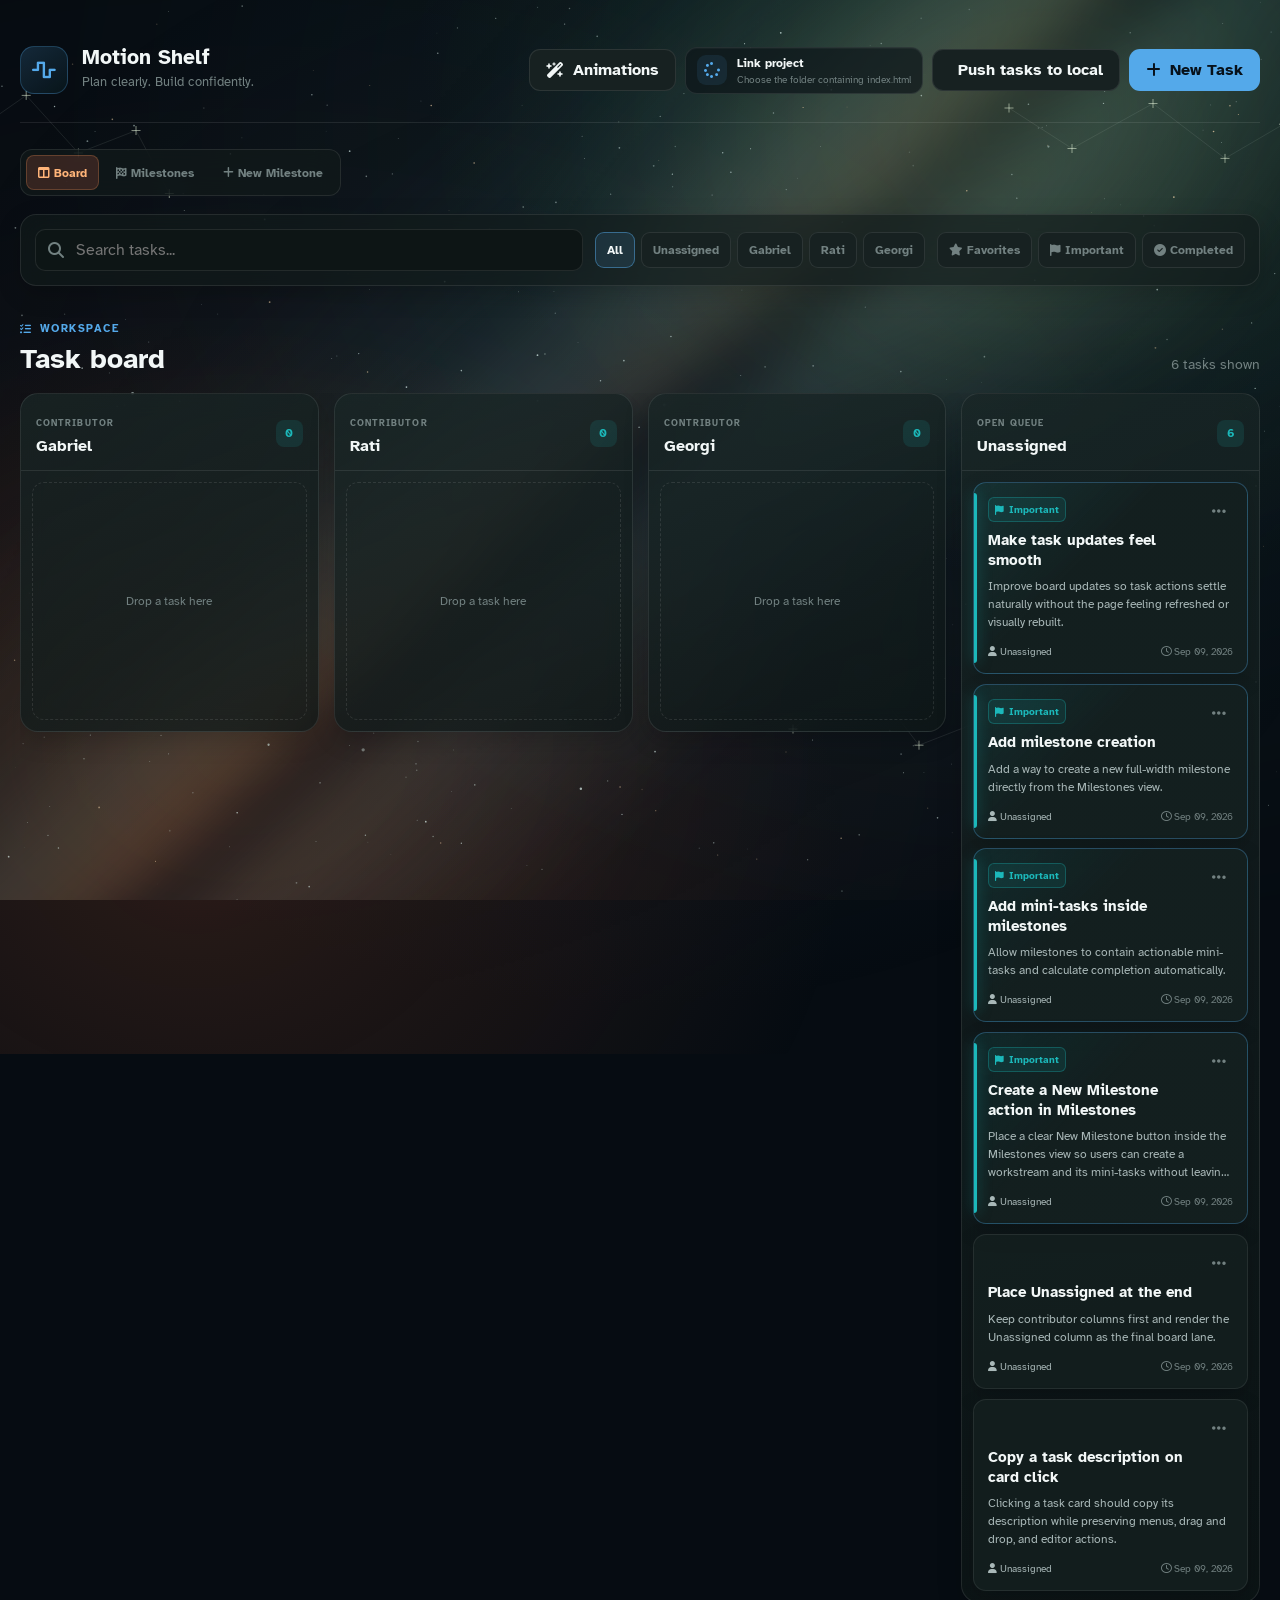
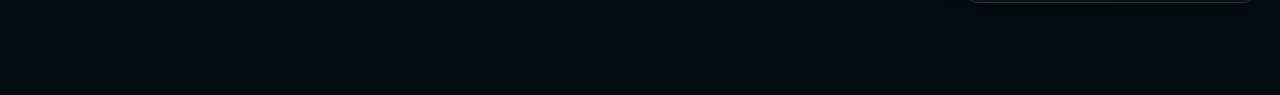
==== tasks.html @ cab93b20 "Added New section Tasks" ====
<!doctype html>
<html lang="en">
  <head>
    <meta charset="UTF-8" />
    <meta name="viewport" content="width=device-width, initial-scale=1.0" />
    <meta name="description" content="Motion Shelf task management." />
    <title>Motion Shelf — Tasks</title>
    <link rel="preconnect" href="https://fonts.googleapis.com" />
    <link rel="preconnect" href="https://fonts.gstatic.com" crossorigin />
    <link href="https://fonts.googleapis.com/css2?family=Atkinson+Hyperlegible:wght@400;700&display=swap" rel="stylesheet" />
    <link rel="stylesheet" href="https://cdnjs.cloudflare.com/ajax/libs/font-awesome/6.7.2/css/all.min.css" />
    <link rel="stylesheet" href="./styles/styles.css" />
    <link rel="stylesheet" href="./styles/base.css" />
    <link rel="stylesheet" href="./styles/header.css" />
    <link rel="stylesheet" href="./styles/modals.css" />
    <link rel="stylesheet" href="./styles/forms.css" />
    <link rel="stylesheet" href="./styles/enhancements.css" />
    <link rel="stylesheet" href="./styles/toast.css" />
    <link rel="stylesheet" href="./styles/keyframes.css" />
    <link rel="stylesheet" href="./styles/tasks.css" />
    <link rel="stylesheet" href="./styles/task-sky.css" />
  </head>
  <body class="stargazing-page">
    <div class="ambient-background" aria-hidden="true"><div class="ambient-morph ambient-morph-one"></div><div class="ambient-morph ambient-morph-two"></div><div class="ambient-sparks" id="ambientSparks"></div></div>
    <div class="app-shell">
      <header class="site-header">
        <div class="brand"><div class="brand-mark"><i class="fa-solid fa-wave-square"></i></div><div class="brand-copy"><h1>Motion Shelf</h1><p>Plan clearly. Build confidently.</p></div></div>
        <div class="header-actions">
          <a class="button secondary section-link" href="./index.html"><i class="fa-solid fa-wand-magic-sparkles"></i><span>Animations</span></a>
          <div class="project-link" id="projectLink" data-status="unlinked"><button class="project-link-main" id="projectLinkButton" type="button"><span class="project-link-icon"><i class="fa-solid fa-link"></i></span><span class="project-link-copy"><strong id="projectLinkTitle">Link project</strong><small id="projectLinkPath">Choose the folder containing index.html</small></span></button><button class="project-change-button" id="projectChangeButton" type="button" aria-label="Choose a different project folder" hidden><i class="fa-solid fa-folder-tree"></i></button></div>
          <button class="button secondary" id="pushTasksButton" type="button"><i class="fa-solid fa-folder-arrow-up"></i><span>Push tasks to local</span></button>
          <button class="button primary" id="newTaskButton" type="button"><i class="fa-solid fa-plus"></i><span>New Task</span></button>
        </div>
      </header>
      <main class="tasks-main">
        <nav class="task-view-tabs" aria-label="Tasks views"><button class="task-view-tab active" data-view="board" type="button"><i class="fa-solid fa-table-columns"></i> Board</button><button class="task-view-tab" data-view="milestones" type="button"><i class="fa-solid fa-flag-checkered"></i> Milestones</button><button class="task-view-tab create-milestone" id="newMilestoneButton" type="button"><i class="fa-solid fa-plus"></i> New Milestone</button></nav>
        <section class="task-toolbar" aria-label="Task controls"><label class="task-search"><i class="fa-solid fa-magnifying-glass"></i><input id="taskSearch" type="search" placeholder="Search tasks..." autocomplete="off" /></label><div class="task-filters" id="taskFilters"></div><div class="task-toggle-group"><button class="task-toggle" data-quick-filter="favorite" type="button"><i class="fa-solid fa-star"></i> Favorites</button><button class="task-toggle" data-quick-filter="important" type="button"><i class="fa-solid fa-flag"></i> Important</button><button class="task-toggle" data-quick-filter="completed" type="button"><i class="fa-solid fa-circle-check"></i> Completed</button></div></section>
        <section class="results-heading task-heading"><div><span class="eyebrow"><i class="fa-solid fa-list-check"></i> WORKSPACE</span><h2>Task board</h2></div><span class="result-count" id="taskResultCount"></span></section>
        <section class="task-board" id="taskBoard" aria-label="Task board"></section>
        <section class="milestone-board" id="milestoneBoard" hidden aria-label="Milestones"></section>
        <section class="empty-state" id="taskEmptyState" hidden><div class="empty-icon"><i class="fa-solid fa-list-check"></i></div><h3>No matching tasks</h3><p>Try another search or create a task to begin planning the work.</p></section>
      </main>
    </div>
    <div class="modal-backdrop" id="taskEditorBackdrop" hidden><section class="modal editor-modal task-editor-modal" role="dialog" aria-modal="true" aria-labelledby="taskEditorTitle"><button class="modal-close" id="taskEditorClose" type="button" aria-label="Close"><i class="fa-solid fa-xmark"></i></button><div class="modal-heading"><span class="eyebrow" id="taskEditorEyebrow">CREATE</span><h2 id="taskEditorTitle">New task</h2><p>Give the team enough context to turn this into focused implementation work.</p></div><form id="taskForm"><div class="form-grid"><label class="full"><span>Task title</span><input name="title" required maxlength="140" placeholder="What needs to be done?" /></label><label class="full"><span>Description</span><textarea name="description" required maxlength="4000" placeholder="Describe the goal, constraints, and useful implementation context."></textarea></label><label><span>Assignee</span><select name="assignee" id="taskAssignee"></select></label><label><span>Progress</span><select name="completed"><option value="false">Active</option><option value="true">Completed</option></select></label><div class="task-checks full"><label><input type="checkbox" name="favorite" /> <i class="fa-solid fa-star"></i> Favorite</label><label><input type="checkbox" name="important" /> <i class="fa-solid fa-flag"></i> Important</label></div></div><div class="task-form-actions"><button class="button secondary" id="taskEditorCancel" type="button">Cancel</button><button class="button primary" type="submit" id="taskSaveButton"><i class="fa-solid fa-plus"></i> Create Task</button></div></form></section></div>
    <div class="modal-backdrop" id="taskDeleteBackdrop" hidden><section class="modal small-modal" role="dialog" aria-modal="true" aria-labelledby="taskDeleteTitle"><button class="modal-close" id="taskDeleteClose" type="button" aria-label="Close"><i class="fa-solid fa-xmark"></i></button><div class="modal-heading"><span class="eyebrow"><i class="fa-solid fa-triangle-exclamation"></i> DELETE TASK</span><h2 id="taskDeleteTitle">Delete this task?</h2><p>This removes it from the task board. Push tasks to local to reflect the deletion in <code>tasks/tasks.json</code>.</p></div><div class="task-form-actions delete-task-actions"><button class="button secondary" id="taskDeleteCancel" type="button">Cancel</button><button class="button danger" id="taskDeleteConfirm" type="button"><i class="fa-solid fa-trash"></i> Delete Task</button></div></section></div>
    <div class="toast" id="taskToast" role="status"><i id="taskToastIcon" class="fa-solid fa-check"></i><span id="taskToastText"></span></div>
    <script type="module" src="./scripts/tasks.js"></script>
    <script type="module" src="./scripts/task-sky.js"></script>
  </body>
</html>
---- styles/styles.css ----
:root {
  --bg: #0b1010;
  --bg-soft: #101717;
  --surface: #121b1b;
  --surface-2: #172121;
  --surface-3: #1c2828;

  --border: rgba(255, 255, 255, 0.09);
  --border-strong: rgba(255, 255, 255, 0.15);

  --text: #f2f7f7;
  --text-soft: #a9b8b8;
  --text-muted: #728181;

  --primary: #54A9EA;
  --primary-strong: #3575BD;
  --primary-text: #07111A;
  
  --presence: #1CB8BA;
  --presence-blue: #3575BD;
  --presence-soft: rgba(28, 184, 186, 0.12);
  --presence-blue-soft: rgba(53, 117, 189, 0.12);
  
  --danger: #ff6f78;
  --danger-soft: rgba(255, 111, 120, 0.12);

  --shadow-sm: 0 8px 24px rgba(0, 0, 0, 0.18);

  --shadow: 0 20px 60px rgba(0, 0, 0, 0.32);

  --radius-sm: 10px;
  --radius: 16px;
  --radius-lg: 22px;

  --container: 1440px;

  --transition: 160ms ease;

  --font:
    "Atkinson Hyperlegible", system-ui, -apple-system, BlinkMacSystemFont,
    "Segoe UI", sans-serif;
}

*,
*::before,
*::after {
  box-sizing: border-box;
}

html {
  min-height: 100%;
  background: var(--bg);
}

body {
  margin: 0;
  min-height: 100vh;
  background: var(--bg);
  color: var(--text);
  font-family: var(--font);
  font-size: 16px;
  line-height: 1.5;
}

button,
input,
textarea,
select {
  font: inherit;
}

button {
  cursor: pointer;
}

img {
  display: block;
  max-width: 100%;
}

[hidden] {
  display: none !important;
}

::selection {
  background: var(--primary);
  color: var(--primary-text);
}
---- styles/base.css ----
.app-shell {
  width: min(calc(100% - 40px), var(--container));

  margin: 0 auto;
  padding: 28px 0 80px;
}

main {
  min-width: 0;
}

.button {
  display: inline-flex;
  align-items: center;
  justify-content: center;
  gap: 9px;

  min-height: 42px;
  padding: 0 16px;

  border: 1px solid transparent;
  border-radius: 11px;

  font-weight: 700;
  white-space: nowrap;

  transition:
    transform var(--transition),
    background var(--transition),
    border-color var(--transition),
    opacity var(--transition);
}

.button:hover:not(:disabled) {
  transform: translateY(-1px);
}

.button:active:not(:disabled) {
  transform: translateY(0);
}

.button:disabled {
  cursor: not-allowed;
  opacity: 0.45;
}

.button.primary {
  background: var(--primary);
  color: var(--primary-text);
}

.button.primary:hover:not(:disabled) {
  background: var(--primary-strong);
}

.button.secondary {
  background: var(--surface-2);
  color: var(--text);
  border-color: var(--border);
}

.button.secondary:hover:not(:disabled) {
  background: var(--surface-3);
  border-color: var(--border-strong);
}

.button.danger {
  background: var(--danger);
  color: #180709;
}

.button.danger:hover:not(:disabled) {
  filter: brightness(1.05);
}

.eyebrow {
  display: inline-flex;
  align-items: center;
  gap: 7px;

  color: var(--primary);

  font-size: 11px;
  font-weight: 700;
  letter-spacing: 0.14em;
  text-transform: uppercase;
}

.results-heading {
  display: flex;
  align-items: flex-end;
  justify-content: space-between;
  gap: 20px;

  margin: 42px 0 18px;
}

.results-heading h2 {
  margin: 4px 0 0;
  font-size: 28px;
  line-height: 1.1;
}

.result-count {
  color: var(--text-muted);
  font-size: 14px;
}

.empty-state {
  padding: 80px 20px;
  text-align: center;
}

.empty-icon {
  width: 64px;
  height: 64px;

  margin: 0 auto 20px;

  display: grid;
  place-items: center;

  border: 1px solid var(--border);
  border-radius: 18px;

  background: var(--surface);

  color: var(--text-muted);
  font-size: 24px;
}

.empty-state h3 {
  margin: 0 0 7px;
  font-size: 22px;
}

.empty-state p {
  margin: 0 auto 20px;
  max-width: 460px;
  color: var(--text-muted);
}

@media (max-width: 700px) {
  .app-shell {
    width: min(calc(100% - 24px), var(--container));

    padding-top: 16px;
  }

  .results-heading {
    align-items: flex-start;
  }
}
---- styles/header.css ----
/* ==================================================
SITE HEADER
================================================== */

.site-header {
  display: flex;
  align-items: center;
  justify-content: space-between;
  gap: 30px;

  padding: 18px 0 28px;

  border-bottom: 1px solid var(--border);
}

/* ==================================================
BRAND
================================================== */

.brand {
  display: flex;
  align-items: center;
  gap: 14px;
}

.brand-mark {
  width: 48px;
  height: 48px;

  display: grid;
  place-items: center;

  border: 1px solid rgba(84, 169, 234, 0.28);
  border-radius: 14px;

  background: linear-gradient(
    145deg,
    rgba(84, 169, 234, 0.18),
    rgba(28, 184, 186, 0.05)
  );

  color: var(--primary);
  font-size: 19px;
}

.brand-copy h1 {
  margin: 0;

  font-size: 21px;
  line-height: 1;
}

.brand-copy p {
  margin: 5px 0 0;

  color: var(--text-muted);
  font-size: 13px;
}

/* ==================================================
HEADER ACTIONS
================================================== */

.header-actions {
  display: flex;
  align-items: center;
  justify-content: flex-end;
  gap: 9px;
  flex-wrap: wrap;
}

/* ==================================================
LEGEND
================================================== */

.legend {
  display: flex;
  align-items: center;
  gap: 8px;

  margin-left: 8px;
  padding-left: 15px;

  border-left: 1px solid var(--border);
}

/* ==================================================
LEGEND ITEM
================================================== */

.legend-item {
  position: relative;

  display: inline-flex;
  align-items: center;
  gap: 6px;

  min-height: 32px;
  padding: 0 8px;

  border: 1px solid transparent;
  border-radius: 8px;

  color: var(--text-muted);
  font-size: 12px;

  cursor: help;

  transition:
    color var(--transition),
    background var(--transition),
    border-color var(--transition),
    box-shadow var(--transition),
    transform var(--transition);
}

.legend-item i {
  color: var(--text-soft);
  font-size: 11px;

  transition:
    color var(--transition),
    transform var(--transition);
}

/* ==================================================
LEGEND HOVER
================================================== */

.legend-item:hover {
  transform: translateY(-1px);

  color: var(--text);

  border-color: var(--border-strong);

  background: var(--surface-2);

  box-shadow: 0 6px 18px rgba(0, 0, 0, 0.18);
}

.legend-item:hover i {
  color: var(--primary);

  transform: scale(1.08);
}

/* ==================================================
LEGEND EXPLANATION
================================================== */

/*
  The explanation should be provided through:
  
  data-tooltip="Your explanation here"
*/

.legend-item::after {
  content: attr(data-tooltip);

  position: absolute;
  z-index: 100;

  top: calc(100% + 10px);
  left: 50%;

  width: max-content;
  max-width: 240px;

  padding: 9px 11px;

  border: 1px solid var(--border-strong);
  border-radius: 9px;

  background: var(--surface-3);
  color: var(--text-soft);

  font-size: 11px;
  font-weight: 500;
  line-height: 1.45;

  text-align: left;

  pointer-events: none;

  opacity: 0;
  visibility: hidden;

  transform: translateX(-50%) translateY(-4px);

  box-shadow: 0 12px 30px rgba(0, 0, 0, 0.28);

  transition:
    opacity 140ms ease,
    visibility 140ms ease,
    transform 140ms ease;
}

/* Small tooltip arrow */

.legend-item::before {
  content: "";

  position: absolute;
  z-index: 101;

  top: calc(100% + 5px);
  left: 50%;

  width: 9px;
  height: 9px;

  border-left: 1px solid var(--border-strong);
  border-top: 1px solid var(--border-strong);

  background: var(--surface-3);

  opacity: 0;
  visibility: hidden;

  transform: translateX(-50%) rotate(45deg);

  transition:
    opacity 140ms ease,
    visibility 140ms ease;
}

.legend-item:hover::after,
.legend-item:hover::before {
  opacity: 1;
  visibility: visible;
}

.legend-item:hover::after {
  transform: translateX(-50%) translateY(0);
}

/* ==================================================
ACTIVE SELECT BUTTON
================================================== */

.select-button.active {
  background: var(--primary);
  color: var(--primary-text);
  border-color: var(--primary);
}

/* ==================================================
SELECTION BAR
================================================== */

.selection-bar {
  display: flex;
  align-items: center;
  justify-content: space-between;
  gap: 20px;

  margin-top: 18px;
  padding: 13px 15px;

  border: 1px solid rgba(84, 169, 234, 0.22);
  border-radius: var(--radius);

  background: linear-gradient(
    90deg,
    rgba(84, 169, 234, 0.08),
    rgba(28, 184, 186, 0.03)
  );
}

.selection-info {
  display: flex;
  align-items: center;
  gap: 12px;
}

.selection-info strong {
  color: var(--primary);
}

.selection-info span {
  color: var(--text-muted);
  font-size: 13px;
}

.selection-actions {
  display: flex;
  gap: 8px;
}

/* ==================================================
RESPONSIVE
================================================== */

@media (max-width: 1100px) {
  .site-header {
    align-items: flex-start;
    flex-direction: column;
  }

  .header-actions {
    width: 100%;
    justify-content: flex-start;
  }

  .legend {
    margin-left: 0;
    padding-left: 0;

    border-left: 0;
  }
}

@media (max-width: 650px) {
  .legend {
    width: 100%;
    flex-wrap: wrap;
  }

  /*
    On small screens the tooltip opens below the item
    and is allowed to stay within the viewport better.
  */

  .legend-item::after {
    left: 0;

    transform: translateX(0) translateY(-4px);
  }

  .legend-item:hover::after {
    transform: translateX(0) translateY(0);
  }

  .legend-item::before {
    left: 18px;
  }

  .selection-bar {
    align-items: flex-start;
    flex-direction: column;
  }

  .selection-actions {
    width: 100%;
  }

  .selection-actions .button {
    flex: 1;
  }
}
---- styles/modals.css ----
/* ==================================================
MODAL BACKDROP
================================================== */

.modal-backdrop {
  position: fixed;
  z-index: 1000;

  inset: 0;

  display: flex;
  align-items: center;
  justify-content: center;

  padding: 24px;

  background: rgba(3, 7, 7, 0.78);

  backdrop-filter: blur(10px);

  overflow-y: auto;

  /* Same scroll behavior */
  scrollbar-width: thin;
  scrollbar-color: var(--border-strong) transparent;
}

.modal-backdrop::-webkit-scrollbar {
  width: 8px;
}

.modal-backdrop::-webkit-scrollbar-track {
  background: transparent;
}

.modal-backdrop::-webkit-scrollbar-thumb {
  background: var(--border-strong);
  border-radius: 999px;
}

.modal-backdrop::-webkit-scrollbar-thumb:hover {
  background: var(--text-muted);
}

/* ==================================================
  BASE MODAL
  ================================================== */

.modal {
  position: relative;

  width: min(100%, 720px);

  max-height: calc(100vh - 48px);

  overflow-y: auto;

  border: 1px solid var(--border);
  border-radius: 24px;

  background: linear-gradient(180deg, #152020, #101818);

  box-shadow: var(--shadow);

  animation: modal-enter 180ms ease both;
}

/* ==================================================
  MODAL SIZES
  ================================================== */

.detail-modal {
  width: min(100%, 820px);
}

.editor-modal {
  width: min(100%, 900px);
}

.small-modal {
  width: min(100%, 520px);
}

/* ==================================================
  MODAL CLOSE
  ================================================== */

.modal-close {
  position: absolute;
  z-index: 5;

  top: 17px;
  right: 17px;

  width: 36px;
  height: 36px;

  display: grid;
  place-items: center;

  border: 1px solid var(--border);
  border-radius: 10px;

  background: var(--surface-2);
  color: var(--text-muted);

  transition:
    color var(--transition),
    background var(--transition),
    border-color var(--transition);
}

.modal-close:hover {
  background: var(--surface-3);

  border-color: var(--border-strong);

  color: var(--text);
}

/* ==================================================
  MODAL HEADING
  ================================================== */

.modal-heading {
  padding: 30px 30px 0;
}

.modal-heading h2 {
  margin: 7px 50px 5px 0;

  font-size: 27px;
  line-height: 1.15;
}

.modal-heading p {
  margin: 0;

  max-width: 650px;

  color: var(--text-muted);

  font-size: 14px;
}

/* ==================================================
  DETAIL PREVIEW
  ================================================== */

.detail-preview {
  position: relative;

  margin: 24px 30px 0;

  min-height: 280px;

  display: grid;
  place-items: center;

  overflow: hidden;

  border: 1px solid var(--border);
  border-radius: 17px;

  background:
    radial-gradient(
      circle at 50% 45%,
      rgba(84, 169, 234, 0.12),
      transparent 65%
    ),
    #0b1111;
}

.detail-preview img {
  width: min(80%, 540px);

  max-height: 320px;

  object-fit: contain;
}

/* ==================================================
  LIVE ANIMATION LABEL
  ================================================== */

.live-animation-label {
  position: absolute;
  z-index: 2;

  top: 13px;
  left: 14px;

  display: flex;
  align-items: center;
  gap: 7px;

  color: var(--presence);

  font-size: 10px;
  font-weight: 700;

  letter-spacing: 0.12em;
}

.live-animation-dot {
  width: 7px;
  height: 7px;

  border-radius: 50%;

  background: var(--presence);

  box-shadow:
    0 0 0 3px rgba(28, 184, 186, 0.12),
    0 0 12px rgba(28, 184, 186, 0.75);
}

/* ==================================================
  DETAIL DESCRIPTION
  ================================================== */

.detail-description {
  margin: 22px 30px 0;

  color: var(--text-soft);

  font-size: 14px;
  line-height: 1.6;
}

/* ==================================================
  DETAIL TAG LIST
  ================================================== */

.detail-modal .tag-list {
  display: flex;
  align-items: center;

  gap: 6px;

  flex-wrap: wrap;

  margin: 18px 30px 0;
}

/* ==================================================
  DETAIL TAG BASE
  ================================================== */

.detail-modal .tag {
  --tag-color: var(--text-muted);

  position: relative;

  display: inline-flex;
  align-items: center;

  gap: 5px;

  padding: 5px 9px;

  border: 1px solid color-mix(in srgb, var(--tag-color) 28%, var(--border));

  border-radius: 7px;

  background: color-mix(in srgb, var(--tag-color) 7%, var(--surface-2));

  color: var(--tag-color);

  font-size: 11px;
  font-weight: 700;

  line-height: 1;

  transition:
    background var(--transition),
    color var(--transition),
    border-color var(--transition),
    box-shadow var(--transition),
    transform var(--transition);
}

.detail-modal .tag i {
  color: var(--tag-color);

  font-size: 9px;
}

/* ==================================================
  DETAIL TAG HOVER
  ================================================== */

.detail-modal .tag:hover {
  transform: translateY(-1px);

  color: var(--tag-color);

  border-color: color-mix(in srgb, var(--tag-color) 55%, var(--border));

  background: color-mix(in srgb, var(--tag-color) 12%, var(--surface-2));

  box-shadow:
    0 0 0 1px color-mix(in srgb, var(--tag-color) 12%, transparent),
    0 0 12px color-mix(in srgb, var(--tag-color) 16%, transparent);
}

.detail-modal .tag:hover i {
  color: var(--tag-color);
}

/* ==================================================
  DETAIL CATEGORY COLORS
  ================================================== */

/* Image */
.detail-modal .tag.category-image {
  --tag-color: #79d6ff;
}

/* Photo */
.detail-modal .tag.category-photo {
  --tag-color: #ff9f68;
}

/* Text */
.detail-modal .tag.category-text {
  --tag-color: #d6a8ff;
}

/* Scale */
.detail-modal .tag.category-scale {
  --tag-color: #62e6a7;
}

/* Rotate */
.detail-modal .tag.category-rotate {
  --tag-color: #7ca8ff;
}

/* Slide */
.detail-modal .tag.category-slide {
  --tag-color: #5ed7d9;
}

/* Fade */
.detail-modal .tag.category-fade {
  --tag-color: #ff9bb0;
}

/* 3D
     Supports both:
     category-3d
     d3
  */
.detail-modal .tag.category-3d,
.detail-modal .tag.d3 {
  --tag-color: #b99cff;
}

/* Spring */
.detail-modal .tag.category-spring {
  --tag-color: #ffd166;
}

/* Magnetic */
.detail-modal .tag.category-magnetic {
  --tag-color: #ff7cc8;
}

/* Elastic */
.detail-modal .tag.category-elastic {
  --tag-color: #9eff6e;
}

/* Timeline */
.detail-modal .tag.category-timeline {
  --tag-color: #8ab4ff;
}

/* Scroll */
.detail-modal .tag.category-scroll {
  --tag-color: #45d4ff;
}

/* Parallax */
.detail-modal .tag.category-parallax {
  --tag-color: #c58cff;
}

/* ==================================================
  DETAIL DEVICE COLORS
  ================================================== */

.detail-modal .tag.desktop {
  --tag-color: #54a9ea;
}

.detail-modal .tag.mobile {
  --tag-color: #1cb8ba;
}

.detail-modal .tag.both {
  --tag-color: #79d6ff;
}

/* ==================================================
  DETAIL INTERACTION COLORS
  ================================================== */

/* Hover interaction */
.detail-modal .tag.hover,
.detail-modal .tag.interaction-hover {
  --tag-color: #ffca6e;
}

/* Appear interaction */
.detail-modal .tag.interaction-appear {
  --tag-color: #79d6ff;
}

/* Disappear interaction */
.detail-modal .tag.disappear,
.detail-modal .tag.interaction-disappear {
  --tag-color: #ff7c91;
}

/* Infinite interaction */
.detail-modal .tag.infinite,
.detail-modal .tag.interaction-infinite {
  --tag-color: #1cb8ba;
}

/* Static interaction */
.detail-modal .tag.static,
.detail-modal .tag.interaction-static {
  --tag-color: #aaa;
}

/* ==================================================
  DETAIL SYNC TAG
  ================================================== */

.detail-modal .tag.synced {
  --tag-color: var(--presence);

  color: var(--presence);

  border-color: rgba(28, 184, 186, 0.25);

  background: rgba(28, 184, 186, 0.08);
}

.detail-modal .tag.synced i {
  color: var(--presence);
}

/* ==================================================
  FILTER MATCH
  ================================================== */

.detail-modal .tag.filter-match {
  position: relative;

  overflow: hidden;

  border-color: color-mix(
    in srgb,
    var(--tag-color, var(--accent)) 65%,
    var(--border)
  );

  box-shadow:
    0 0 0 1px
      color-mix(in srgb, var(--tag-color, var(--accent)) 15%, transparent),
    0 0 10px
      color-mix(in srgb, var(--tag-color, var(--accent)) 18%, transparent);
}

/* ==================================================
  CODE SECTION
  ================================================== */

.code-section {
  margin: 25px 30px 0;
}

.code-section-heading {
  display: flex;
  align-items: center;
  justify-content: space-between;
}

.code-section h3 {
  margin: 0;

  font-size: 15px;
}

.code-block {
  margin: 10px 0 0;

  max-height: 320px;

  overflow: auto;

  padding: 18px;

  border: 1px solid var(--border);
  border-radius: 13px;

  background: #090e0e;

  color: #c9d9d7;

  font-family: "SFMono-Regular", Consolas, "Liberation Mono", monospace;

  font-size: 12px;

  line-height: 1.6;

  white-space: pre;
}

/* ==================================================
  DETAIL ACTIONS
  ================================================== */

.detail-actions {
  display: flex;
  align-items: center;
  justify-content: flex-end;

  gap: 8px;

  margin: 24px 30px 30px;
}

.detail-synced {
  margin-left: 5px;
}

/* ==================================================
  DELETE OPTIONS
  ================================================== */

.delete-options {
  display: grid;

  gap: 10px;

  padding: 25px 30px 30px;
}

.delete-option {
  width: 100%;

  display: flex;
  align-items: center;

  gap: 14px;

  padding: 15px;

  border: 1px solid var(--border);
  border-radius: 14px;

  background: var(--surface-2);
  color: var(--text);

  text-align: left;

  transition:
    background var(--transition),
    border-color var(--transition),
    transform var(--transition);
}

.delete-option:hover {
  background: var(--surface-3);

  border-color: var(--border-strong);

  transform: translateY(-1px);
}

.delete-option-icon {
  width: 42px;
  height: 42px;

  flex: 0 0 42px;

  display: grid;
  place-items: center;

  border-radius: 11px;

  background: rgba(84, 169, 234, 0.1);

  color: var(--primary);
}

.danger-icon {
  background: var(--danger-soft);

  color: var(--danger);
}

.delete-option strong {
  display: block;

  margin-bottom: 2px;
}

.delete-option small {
  display: block;

  color: var(--text-muted);
}

/* ==================================================
  RESPONSIVE
  ================================================== */

@media (max-width: 650px) {
  .modal-backdrop {
    align-items: flex-end;

    padding: 10px;
  }

  .modal {
    max-height: calc(100vh - 20px);

    border-radius: 20px;
  }

  .modal-heading {
    padding: 25px 20px 0;
  }

  .detail-preview {
    margin-left: 20px;
    margin-right: 20px;

    min-height: 230px;
  }

  .detail-preview img {
    width: min(88%, 540px);
  }

  .detail-description,
  .code-section {
    margin-left: 20px;
    margin-right: 20px;
  }

  .detail-modal .tag-list {
    margin-left: 20px;
    margin-right: 20px;
  }

  .detail-actions {
    margin-left: 20px;
    margin-right: 20px;

    flex-wrap: wrap;
  }

  .delete-options {
    padding-left: 20px;
    padding-right: 20px;
  }
}
---- styles/forms.css ----
/* ==================================================
   ANIMATION EDITOR FORM
   ================================================== */

#animationForm {
  padding: 25px 30px 30px;
}

/* ==================================================
     FORM GRID
     ================================================== */

.form-grid {
  display: grid;
  grid-template-columns: repeat(2, minmax(0, 1fr));
  gap: 18px;
}

.form-grid label,
.form-field {
  min-width: 0;
}

/* ==================================================
     FIELD LABELS
     ================================================== */

.form-grid label > span,
.field-label {
  display: block;

  margin-bottom: 7px;

  color: var(--text-soft);

  font-size: 13px;
  font-weight: 700;
}

/* ==================================================
     FULL-WIDTH FIELD
     ================================================== */

.form-grid .full,
.form-field.full {
  grid-column: 1 / -1;
}

/* ==================================================
     INPUTS / SELECT / TEXTAREA
     ================================================== */

.form-grid input,
.form-grid textarea,
.form-grid select {
  width: 100%;

  border: 1px solid var(--border);
  border-radius: 10px;

  outline: none;

  background: #0d1515;
  color: var(--text);

  transition:
    border-color var(--transition),
    box-shadow var(--transition);
}

/* Single-line fields */

.form-grid input,
.form-grid select {
  height: 44px;
  padding: 0 12px;
}

/* Textarea */

.form-grid textarea {
  min-height: 100px;

  padding: 11px 12px;

  resize: vertical;
}

/* ==================================================
     INPUT FOCUS
     ================================================== */

.form-grid input:focus,
.form-grid textarea:focus,
.form-grid select:focus {
  border-color: rgba(84, 169, 234, 0.55);

  box-shadow: 0 0 0 3px rgba(84, 169, 234, 0.1);
}

/* ==================================================
     SELECT
     ================================================== */

.form-grid select {
  appearance: none;

  background-image:
    linear-gradient(45deg, transparent 50%, var(--text-muted) 50%),
    linear-gradient(135deg, var(--text-muted) 50%, transparent 50%);

  background-position:
    calc(100% - 17px) 18px,
    calc(100% - 12px) 18px;

  background-size:
    5px 5px,
    5px 5px;

  background-repeat: no-repeat;
}

/* ==================================================
     FIELD HELP
     ================================================== */

.field-help {
  display: block;

  margin-top: 6px;

  color: var(--text-muted);

  font-size: 11px;
  line-height: 1.4;
}

/* ==================================================
     DEVICE SELECTOR
     ================================================== */

.device-selector {
  display: grid;

  grid-template-columns: repeat(3, minmax(0, 1fr));

  gap: 6px;
}

.device-selector button {
  min-height: 44px;

  display: flex;
  align-items: center;
  justify-content: center;

  gap: 6px;

  padding: 0 7px;

  border: 1px solid var(--border);
  border-radius: 9px;

  background: #0d1515;
  color: var(--text-muted);

  font-size: 12px;
  font-weight: 700;

  cursor: pointer;

  transition:
    background var(--transition),
    border-color var(--transition),
    color var(--transition),
    box-shadow var(--transition);
}

.device-selector button:hover {
  border-color: var(--border-strong);

  color: var(--text);
}

.device-selector button.active {
  border-color: rgba(84, 169, 234, 0.45);

  background: rgba(84, 169, 234, 0.1);

  color: var(--primary);

  box-shadow: 0 0 0 1px rgba(84, 169, 234, 0.08);
}

/* ==================================================
     CATEGORY MULTI-SELECT
     ================================================== */

.category-multi-select {
  display: grid;

  /*
     * Automatically fit as many categories as possible.
     * The browser decides how many columns fit.
     */
  grid-template-columns: repeat(auto-fill, minmax(130px, 1fr));

  gap: 8px;

  width: 100%;

  min-width: 0;
}

/* ==================================================
     CATEGORY CHIP
     ================================================== */

.category-multi-select .category-chip {
  position: relative;

  display: flex;
  align-items: center;

  gap: 8px;

  width: 100%;
  min-width: 0;
  min-height: 40px;

  padding: 0 11px;

  border: 1px solid var(--border);
  border-radius: 9px;

  background: var(--surface-2);
  color: var(--text-muted);

  font-size: 12px;
  font-weight: 700;

  cursor: pointer;

  transition:
    transform 160ms ease,
    background 160ms ease,
    border-color 160ms ease,
    color 160ms ease,
    box-shadow 160ms ease;
}

/* ==================================================
     CATEGORY HOVER
     ================================================== */

.category-multi-select .category-chip:hover {
  transform: translateY(-1px);

  border-color: var(--border-strong);

  background: var(--surface-3);

  color: var(--text);
}

/* ==================================================
     CATEGORY ICON
     ================================================== */

.category-multi-select .category-chip > i:first-child {
  flex: 0 0 auto;

  color: var(--category-color);

  font-size: 13px;

  transition:
    color 160ms ease,
    transform 160ms ease,
    filter 160ms ease;
}

/* ==================================================
     CATEGORY SELECTED
     ================================================== */

.category-multi-select .category-chip.active {
  border-color: color-mix(in srgb, var(--category-color) 65%, var(--border));

  background: var(--surface-2);

  color: var(--text);

  box-shadow:
    0 0 0 1px color-mix(in srgb, var(--category-color) 20%, transparent),
    0 0 14px color-mix(in srgb, var(--category-color) 12%, transparent);
}

/* Selected icon */

.category-multi-select .category-chip.active > i:first-child {
  color: var(--category-color);

  transform: scale(1.08);

  filter: drop-shadow(
    0 0 5px color-mix(in srgb, var(--category-color) 45%, transparent)
  );
}

/* ==================================================
     CATEGORY CHECK
     ================================================== */

.category-multi-select .category-check {
  margin-left: auto;

  flex: 0 0 auto;

  opacity: 0;

  transform: scale(0.65);

  color: var(--category-color);

  font-size: 10px;

  transition:
    opacity 160ms ease,
    transform 160ms ease;
}

.category-multi-select .category-chip.active .category-check {
  opacity: 1;

  transform: scale(1);
}

/* ==================================================
     CATEGORY COLORS
     ================================================== */

.category-chip[data-category="image"] {
  --category-color: #79d6ff;
}

.category-chip[data-category="photo"] {
  --category-color: #ff9f68;
}

.category-chip[data-category="text"] {
  --category-color: #d6a8ff;
}

.category-chip[data-category="scale"] {
  --category-color: #62e6a7;
}

.category-chip[data-category="rotate"] {
  --category-color: #7ca8ff;
}

.category-chip[data-category="slide"] {
  --category-color: #5ed7d9;
}

.category-chip[data-category="fade"] {
  --category-color: #ff9bb0;
}

.category-chip[data-category="3d"] {
  --category-color: #b99cff;
}

.category-chip[data-category="spring"] {
  --category-color: #ffd166;
}

.category-chip[data-category="magnetic"] {
  --category-color: #ff7cc8;
}

.category-chip[data-category="elastic"] {
  --category-color: #9eff6e;
}

.category-chip[data-category="timeline"] {
  --category-color: #8ab4ff;
}

.category-chip[data-category="scroll"] {
  --category-color: #45d4ff;
}

.category-chip[data-category="parallax"] {
  --category-color: #c58cff;
}

/* ==================================================
     CATEGORY EMPTY STATE
     ================================================== */

.category-empty {
  display: flex;
  align-items: center;

  gap: 8px;

  min-height: 40px;

  padding: 0 2px;

  color: var(--text-muted);

  font-size: 12px;
}


/* ==================================================
     FORM ACTIONS
     ================================================== */

.form-actions {
  display: flex;
  align-items: center;
  justify-content: flex-end;

  gap: 8px;

  margin-top: 25px;
  padding-top: 20px;

  border-top: 1px solid var(--border);
}

/* ==================================================
   DEVICE COLORS
   ================================================== */

.device-selector button[data-device="desktop"] {
  --device-color: #54a9ea;
}

.device-selector button[data-device="mobile"] {
  --device-color: #1cb8ba;
}

.device-selector button[data-device="both"] {
  --device-color: #3575bd;
}

.device-selector button.active {
  border-color: color-mix(in srgb, var(--device-color) 65%, var(--border));

  background: color-mix(in srgb, var(--device-color) 10%, var(--surface-2));

  color: var(--device-color);

  box-shadow:
    0 0 0 1px color-mix(in srgb, var(--device-color) 15%, transparent),
    0 0 12px color-mix(in srgb, var(--device-color) 10%, transparent);
}

.device-selector button.active i {
  color: var(--device-color);
}

/* ==================================================
     RESPONSIVE
     ================================================== */

/* Tablet / narrow editor */

@media (max-width: 700px) {
  #animationForm {
    padding-left: 20px;
    padding-right: 20px;
  }

  .category-multi-select {
    grid-template-columns: repeat(auto-fill, minmax(120px, 1fr));
  }
}

/* Phone */

@media (max-width: 560px) {
  .form-grid {
    grid-template-columns: 1fr;
  }

  .form-grid .full,
  .form-field.full {
    grid-column: auto;
  }

  .device-selector {
    grid-template-columns: repeat(3, minmax(0, 1fr));
  }

  .category-multi-select {
    grid-template-columns: repeat(2, minmax(0, 1fr));
  }
}

/* Very small phone */

@media (max-width: 380px) {
  .category-multi-select {
    grid-template-columns: 1fr;
  }
}
---- styles/enhancements.css ----
/* ==================================================
   LAYERED AMBIENT BACKGROUND

   Layer 1: the original eight-point teal/blue gradient.
   Layer 2: a slow aqua morph moving diagonally.
   Layer 3: a slower blue/indigo morph moving opposite it.
   Detail: tiny randomized sparks generated by background.js.
   ================================================== */

html {
  background: #101820;
}

body {
  position: relative;
  isolation: isolate;
  overflow-x: hidden;
  background: radial-gradient(
    circle at 50% 50%,
    rgba(23, 26, 37, 0.96) 0 18%,
    rgba(20, 40, 48, 0.88) 58%,
    #0b1118 100%
  );
}

body::before {
  content: "";
  position: fixed;
  z-index: -2;
  inset: -12vmax;
  pointer-events: none;
  background:
    radial-gradient(circle at 4% 4%, rgba(42, 111, 111, 0.54), transparent 29%),
    radial-gradient(circle at 50% 0%, rgba(31, 58, 58, 0.48), transparent 27%),
    radial-gradient(circle at 96% 4%, rgba(42, 92, 111, 0.55), transparent 30%),
    radial-gradient(
      circle at 100% 50%,
      rgba(38, 79, 98, 0.43),
      transparent 28%
    ),
    radial-gradient(circle at 96% 96%, rgba(23, 26, 37, 0.78), transparent 30%),
    radial-gradient(
      circle at 50% 100%,
      rgba(20, 40, 48, 0.72),
      transparent 29%
    ),
    radial-gradient(circle at 4% 96%, rgba(27, 77, 81, 0.46), transparent 30%),
    radial-gradient(circle at 0% 50%, rgba(35, 73, 74, 0.44), transparent 28%);
  filter: saturate(112%);
  transform-origin: center;
  animation: ambient-gradient-drift 34s ease-in-out infinite alternate;
}

body::after {
  content: "";
  position: fixed;
  z-index: -1;
  inset: 0;
  pointer-events: none;
  opacity: 0.16;
  background-image:
    linear-gradient(rgba(255, 255, 255, 0.018) 1px, transparent 1px),
    linear-gradient(90deg, rgba(255, 255, 255, 0.014) 1px, transparent 1px);
  background-size: 56px 56px;
  mask-image: radial-gradient(circle at center, black, transparent 82%);
}

.ambient-background {
  position: fixed;
  z-index: 0;
  inset: 0;
  overflow: hidden;
  pointer-events: none;
  contain: strict;
}

.ambient-morph {
  position: absolute;
  inset: -28vmax;
  opacity: 0.34;
  will-change: transform, border-radius;
  transform-origin: center;
  mix-blend-mode: screen;
}

.ambient-morph-one {
  background:
    radial-gradient(
      ellipse at 10% 14%,
      rgba(50, 136, 136, 0.42) 0 6%,
      transparent 25%
    ),
    radial-gradient(
      ellipse at 90% 86%,
      rgba(71, 104, 31, 0.33) 0 5%,
      transparent 24%
    );

  filter: blur(52px) saturate(112%);
  animation: ambient-morph-one 55s ease-in-out infinite;
}

.ambient-morph-two {
  background:
    radial-gradient(
      ellipse at 88% 12%,
      rgba(54, 42, 111, 0.38) 0 5%,
      transparent 24%
    ),
    radial-gradient(
      ellipse at 12% 88%,
      rgba(37, 78, 94, 0.34) 0 6%,
      transparent 25%
    );

  filter: blur(62px) saturate(108%);
  opacity: 0.3;
  animation: ambient-morph-two 70s ease-in-out infinite;
}

.ambient-sparks {
  position: absolute;
  inset: 0;
  opacity: 0.78;
  mask-image: radial-gradient(
    circle at 50% 47%,
    rgba(0, 0, 0, 0.42),
    black 34%,
    black 100%
  );
}

.ambient-spark {
  position: absolute;
  left: var(--spark-x);
  top: var(--spark-y);
  width: var(--spark-size);
  height: var(--spark-size);
  border-radius: 50%;
  background: rgba(211, 255, 249, 0.94);
  box-shadow:
    0 0 3px rgba(145, 245, 232, 0.58),
    0 0 8px rgba(84, 169, 234, 0.22);
  opacity: 0;
  will-change: transform, opacity;
  animation: ambient-spark-twinkle var(--spark-duration) ease-in-out
    var(--spark-delay) infinite;
}

.ambient-spark--star::before,
.ambient-spark--star::after {
  content: "";
  position: absolute;
  left: 50%;
  top: 50%;
  border-radius: 999px;
  background: rgba(217, 255, 251, 0.62);
  transform: translate(-50%, -50%);
}

.ambient-spark--star::before {
  width: 1px;
  height: var(--spark-cross-size);
}

.ambient-spark--star::after {
  width: var(--spark-cross-size);
  height: 1px;
}

.app-shell {
  position: relative;
  z-index: 1;
}

/* ==================================================
   LINKED PROJECT HEADER
   ================================================== */

.project-link {
  display: flex;
  align-items: stretch;
  min-height: 44px;
  max-width: 330px;
  overflow: hidden;
  border: 1px solid var(--border);
  border-radius: 12px;
  background: rgba(13, 21, 25, 0.72);
  box-shadow: inset 0 1px rgba(255, 255, 255, 0.03);
}

.project-link-main,
.project-change-button {
  border: 0;
  background: transparent;
  color: var(--text);
}

.project-link-main {
  min-width: 0;
  display: flex;
  align-items: center;
  gap: 10px;
  padding: 6px 11px;
  text-align: left;
}

.project-link-icon {
  width: 30px;
  height: 30px;
  flex: 0 0 30px;
  display: grid;
  place-items: center;
  border-radius: 9px;
  background: rgba(84, 169, 234, 0.1);
  color: var(--primary);
}

.project-link-copy {
  min-width: 0;
  display: grid;
}

.project-link-copy strong,
.project-link-copy small {
  overflow: hidden;
  text-overflow: ellipsis;
  white-space: nowrap;
}

.project-link-copy strong {
  font-size: 12px;
}
.project-link-copy small {
  color: var(--text-muted);
  font-size: 10px;
}

.project-change-button {
  width: 36px;
  border-left: 1px solid var(--border);
  color: var(--text-muted);
}

.project-link-main:hover,
.project-change-button:hover {
  background: rgba(255, 255, 255, 0.04);
}

.project-link[data-status="linked"] {
  border-color: rgba(45, 210, 166, 0.28);
  background: rgba(17, 54, 50, 0.42);
}

.project-link[data-status="linked"] .project-link-icon {
  color: #63e6be;
  background: rgba(45, 210, 166, 0.1);
}

.project-link[data-status="reconnect"] .project-link-icon,
.project-link[data-status="unsupported"] .project-link-icon {
  color: #ffd166;
  background: rgba(255, 209, 102, 0.1);
}

.project-link[data-status="busy"] {
  opacity: 0.68;
}
.project-link[data-status="busy"] .project-link-icon i {
  animation: ms-spin 1s linear infinite;
}

/* ==================================================
   CARD COPY + LOCAL STATUS
   ================================================== */

.animation-card {
  position: relative;
  cursor: copy;
}
.animation-card button,
.animation-card input,
.animation-card label {
  cursor: pointer;
}

.animation-card.copied {
  border-color: rgba(99, 230, 190, 0.62);
  box-shadow:
    0 0 0 3px rgba(99, 230, 190, 0.09),
    var(--shadow-sm);
}

.card-title-row {
  display: flex;
  align-items: center;
  gap: 7px;
  min-width: 0;
}

.card-title-row .card-title {
  min-width: 0;
  overflow: hidden;
  text-overflow: ellipsis;
  white-space: nowrap;
}

.target-badge {
  flex: 0 0 auto;
  padding: 3px 6px;
  border: 1px solid var(--border);
  border-radius: 6px;
  background: rgba(255, 255, 255, 0.025);
  color: var(--text-muted);
  font:
    9px/1.2 "SFMono-Regular",
    Consolas,
    monospace;
}

.card-title-row .local-source-badge {
  margin-left: auto;
  flex: 0 0 auto;
}
.card-actions {
  flex-wrap: wrap;
}

.safe-frame {
  position: absolute;
  z-index: 4;
  inset: 9%;
  border: 1px dashed rgba(224, 249, 244, 0.2);
  border-radius: 12px;
  pointer-events: none;
}

.safe-frame::before,
.safe-frame::after {
  content: "";
  position: absolute;
  background: rgba(224, 249, 244, 0.14);
}

.safe-frame::before {
  top: 50%;
  left: 0;
  right: 0;
  height: 1px;
}
.safe-frame::after {
  left: 50%;
  top: 0;
  bottom: 0;
  width: 1px;
}
.safe-frame span {
  display: none;
}

.card-copy-hint {
  position: absolute;
  z-index: 6;
  left: 12px;
  bottom: 12px;
  display: inline-flex;
  align-items: center;
  gap: 6px;
  padding: 5px 8px;
  border: 1px solid rgba(255, 255, 255, 0.1);
  border-radius: 8px;
  background: rgba(7, 15, 18, 0.78);
  color: var(--text-soft);
  font-size: 10px;
  font-weight: 700;
  opacity: 0;
  transform: translateY(4px);
  transition: 160ms ease;
}

.animation-card:hover .card-copy-hint {
  opacity: 1;
  transform: translateY(0);
}

.local-source-badge {
  position: relative;
  display: inline-flex;
  align-items: center;
  gap: 5px;
  padding: 4px 7px;
  border: 1px solid rgba(45, 210, 166, 0.3);
  border-radius: 7px;
  background: rgba(45, 210, 166, 0.09);
  color: #63e6be;
  font-size: 10px;
  font-weight: 700;
  letter-spacing: 0.06em;
  cursor: help;
}

.local-source-badge::after {
  content: attr(data-tooltip);
  position: absolute;
  z-index: 20;
  left: 0;
  bottom: calc(100% + 8px);
  width: max-content;
  max-width: 280px;
  padding: 8px 10px;
  border: 1px solid var(--border-strong);
  border-radius: 9px;
  background: #101c20;
  color: var(--text-soft);
  box-shadow: var(--shadow-sm);
  font-size: 10px;
  font-weight: 400;
  letter-spacing: normal;
  opacity: 0;
  visibility: hidden;
  transform: translateY(4px);
  transition: 140ms ease;
  pointer-events: none;
}

.local-source-badge:hover::after {
  opacity: 1;
  visibility: visible;
  transform: translateY(0);
}

.card-local-path,
.detail-local-source {
  display: flex;
  align-items: center;
  gap: 7px;
  min-width: 0;
  margin: -5px 0 11px;
  color: #63e6be;
  font-size: 11px;
}

.modal-heading .detail-local-source {
  margin: 14px 0 0;
}

.card-local-path span {
  overflow: hidden;
  text-overflow: ellipsis;
  white-space: nowrap;
}

.detail-local-source {
  margin: 18px 30px 0;
  padding: 11px 13px;
  border: 1px solid rgba(45, 210, 166, 0.2);
  border-radius: 11px;
  background: rgba(45, 210, 166, 0.06);
  word-break: break-all;
}

/* ==================================================
   EDITOR LIVE PREVIEW + SECTIONS
   ================================================== */

.editor-modal {
  width: min(100%, 1060px);
}

.editor-live-section,
.form-section {
  border: 1px solid var(--border);
  border-radius: 16px;
  background: rgba(10, 18, 21, 0.62);
}

.editor-live-section {
  margin-bottom: 20px;
  padding: 16px;
}
.form-section {
  padding: 17px;
}

.section-heading-row {
  display: flex;
  align-items: flex-start;
  justify-content: space-between;
  gap: 16px;
  margin-bottom: 13px;
}

.section-heading-row.compact {
  align-items: center;
}
.section-heading-row h3 {
  margin: 2px 0 0;
  font-size: 16px;
}
.section-kicker {
  color: var(--primary);
  font-size: 9px;
  font-weight: 700;
  letter-spacing: 0.14em;
}
.section-heading-row code {
  max-width: 55%;
  color: #8de3db;
  font-size: 10px;
  word-break: break-all;
}

.preview-loop-badge {
  display: inline-flex;
  align-items: center;
  gap: 6px;
  color: #63e6be;
  font-size: 10px;
  font-weight: 700;
}

.editor-live-stage {
  position: relative;
  min-height: 300px;
  display: grid;
  place-items: center;
  overflow: hidden;
  border: 1px solid var(--border);
  border-radius: 14px;
  background:
    radial-gradient(
      circle at 50% 42%,
      rgba(42, 111, 111, 0.22),
      transparent 50%
    ),
    linear-gradient(135deg, #0b1418, #111622);
}

.editor-live-stage .safe-frame {
  inset: 8%;
}
.editor-live-stage .safe-frame span {
  display: block;
  position: absolute;
  top: 8px;
  left: 10px;
  color: rgba(224, 249, 244, 0.34);
  font-size: 8px;
  letter-spacing: 0.14em;
}

.editor-live-parent {
  position: relative;
  z-index: 2;
  width: min(64%, 480px);
  min-height: 180px;
  display: grid;
  place-items: center;
}

#editorLiveImage {
  width: min(100%, 360px);
  max-height: 230px;
  object-fit: contain;
  border-radius: 20px;
  transform-origin: center;
}

.animation-settings-grid {
  display: grid;
  grid-template-columns: repeat(4, minmax(0, 1fr));
  gap: 12px;
}

.number-unit-field {
  display: grid;
  grid-template-columns: minmax(0, 1fr) 62px;
}
.number-unit-field input {
  border-radius: 10px 0 0 10px;
}
.number-unit-field select {
  border-left: 0;
  border-radius: 0 10px 10px 0;
}

.bezier-editor {
  display: grid;
  grid-template-columns: minmax(260px, 0.9fr) minmax(280px, 1.1fr);
  gap: 18px;
  margin-top: 16px;
  padding-top: 16px;
  border-top: 1px solid var(--border);
}

.bezier-graph {
  position: relative;
  min-height: 220px;
  border: 1px solid var(--border);
  border-radius: 13px;
  background: linear-gradient(
    145deg,
    rgba(42, 111, 111, 0.08),
    rgba(23, 26, 37, 0.62)
  );
  touch-action: none;
}

.bezier-graph svg {
  width: 100%;
  height: 100%;
  min-height: 220px;
  overflow: visible;
}
.bezier-grid {
  fill: none;
  stroke: rgba(255, 255, 255, 0.055);
  stroke-width: 1;
}
.bezier-guide {
  fill: none;
  stroke: rgba(84, 169, 234, 0.34);
  stroke-width: 1.5;
  stroke-dasharray: 4 4;
}
.bezier-curve {
  fill: none;
  stroke: #63e6be;
  stroke-width: 4;
  stroke-linecap: round;
  filter: drop-shadow(0 0 7px rgba(99, 230, 190, 0.3));
}
.bezier-endpoint {
  fill: var(--text-muted);
}
.bezier-handle {
  fill: var(--primary);
  stroke: #dcefff;
  stroke-width: 2;
  cursor: grab;
}
.bezier-handle.second {
  fill: #63e6be;
}
.bezier-handle:active {
  cursor: grabbing;
}
.bezier-axis {
  position: absolute;
  bottom: 5px;
  color: var(--text-muted);
  font-size: 9px;
}
.bezier-axis.start {
  left: 8%;
}
.bezier-axis.end {
  right: 7%;
}

.bezier-controls {
  display: flex;
  flex-direction: column;
}
.bezier-controls > p {
  margin: 0 0 12px;
  color: var(--text-muted);
  font-size: 11px;
  line-height: 1.5;
}
.bezier-inputs {
  display: grid;
  grid-template-columns: repeat(4, minmax(0, 1fr));
  gap: 8px;
}
.bezier-inputs label > span {
  font-size: 10px;
}

.easing-runway {
  position: relative;
  height: 52px;
  margin-top: auto;
  overflow: hidden;
  border: 1px solid var(--border);
  border-radius: 999px;
  background: rgba(3, 11, 14, 0.64);
}

.easing-runway::before {
  content: "EASING PREVIEW";
  position: absolute;
  left: 18px;
  top: 50%;
  color: var(--text-muted);
  font-size: 8px;
  letter-spacing: 0.1em;
  transform: translateY(-50%);
}
.easing-runway span {
  position: absolute;
  top: 13px;
  left: 12px;
  width: 24px;
  height: 24px;
  border-radius: 50%;
  background: linear-gradient(135deg, #54a9ea, #63e6be);
  box-shadow: 0 0 16px rgba(84, 169, 234, 0.38);
  animation: easing-run 1.8s infinite alternate;
}

/* ==================================================
   VALIDATION + CSS AUTOCOMPLETE
   ================================================== */

.form-error-summary {
  margin-bottom: 18px;
  padding: 12px 14px;
  border: 1px solid rgba(255, 111, 120, 0.36);
  border-radius: 12px;
  background: rgba(255, 111, 120, 0.08);
  color: #ffafb5;
  font-size: 12px;
}

.form-error-summary strong {
  display: block;
  margin-bottom: 4px;
  color: #ffd7da;
}
.form-error-summary ul {
  margin: 0;
  padding-left: 18px;
}
.field-invalid {
  border-color: rgba(255, 111, 120, 0.65) !important;
  box-shadow: 0 0 0 3px rgba(255, 111, 120, 0.08) !important;
}

.field-error {
  display: block;
  margin-top: 5px;
  color: #ff949d;
  font-size: 10px;
}

.css-autocomplete {
  position: absolute;
  z-index: 40;
  left: 0;
  right: 0;
  top: calc(100% + 4px);
  max-height: 190px;
  overflow-y: auto;
  border: 1px solid var(--border-strong);
  border-radius: 10px;
  background: #101c20;
  box-shadow: var(--shadow-sm);
}

label:has(> textarea[name="css"]),
label:has(> textarea[name="parent"]) {
  position: relative;
}

.css-autocomplete button {
  width: 100%;
  display: flex;
  justify-content: space-between;
  gap: 12px;
  padding: 8px 10px;
  border: 0;
  background: transparent;
  color: var(--text-soft);
  text-align: left;
  font:
    11px/1.3 "SFMono-Regular",
    Consolas,
    monospace;
}

.css-autocomplete button:hover,
.css-autocomplete button.active {
  background: rgba(84, 169, 234, 0.1);
  color: var(--text);
}
.css-autocomplete small {
  color: var(--text-muted);
}

@media (max-width: 900px) {
  .animation-settings-grid {
    grid-template-columns: repeat(2, minmax(0, 1fr));
  }
  .bezier-editor {
    grid-template-columns: 1fr;
  }
  .easing-runway {
    margin-top: 16px;
  }
}

@media (max-width: 700px) {
  .project-link {
    width: 100%;
    max-width: none;
    order: -1;
  }
  .project-link-main {
    flex: 1;
  }
  .editor-live-stage {
    min-height: 240px;
  }
  .editor-live-parent {
    width: 74%;
  }
}

@media (max-width: 520px) {
  .animation-settings-grid {
    grid-template-columns: 1fr;
  }
  .bezier-inputs {
    grid-template-columns: repeat(2, minmax(0, 1fr));
  }
  .section-heading-row {
    align-items: flex-start;
    flex-direction: column;
  }
  .section-heading-row code {
    max-width: 100%;
  }
}

@media (prefers-reduced-motion: reduce) {
  body::before {
    animation: none;
  }
  .ambient-morph {
    animation: none;
  }
  .ambient-spark {
    animation: none;
    opacity: 0.2;
  }
  .easing-runway span {
    animation-duration: 4s;
  }
}
---- styles/toast.css ----
.toast {
  position: fixed;
  z-index: 2000;

  right: 22px;
  bottom: 22px;

  display: flex;
  align-items: center;
  gap: 10px;

  min-width: 220px;
  max-width: 420px;

  padding: 13px 15px;

  border: 1px solid var(--border-strong);
  border-radius: 12px;

  background: #172222;
  color: var(--text);

  box-shadow: var(--shadow);

  opacity: 0;
  transform: translateY(15px);
  pointer-events: none;

  transition:
    opacity 180ms ease,
    transform 180ms ease;
}

.toast.show {
  opacity: 1;
  transform: translateY(0);
}

.toast i {
  color: var(--primary);
}

.toast.success i {
  color: var(--presence);
}

.toast.error i {
  color: var(--danger);
}
---- styles/keyframes.css ----
@keyframes modal-enter {
  from {
    opacity: 0;
    transform: translateY(10px) scale(0.985);
  }

  to {
    opacity: 1;
    transform: translateY(0) scale(1);
  }
}

@keyframes ms-fade-in {
  from {
    opacity: 0;
  }

  to {
    opacity: 1;
  }
}

@keyframes ms-fade-out {
  from {
    opacity: 1;
  }

  to {
    opacity: 0;
  }
}

@keyframes ms-float {
  0% {
    transform: translateY(0);
  }

  50% {
    transform: translateY(-12px);
  }

  100% {
    transform: translateY(0);
  }
}

@keyframes ms-pulse {
  0% {
    transform: scale(1);
  }

  50% {
    transform: scale(1.06);
  }

  100% {
    transform: scale(1);
  }
}

@keyframes ms-spin {
  from {
    transform: rotate(0deg);
  }

  to {
    transform: rotate(360deg);
  }
}
/* ==================================================
   FILTER MATCH ANIMATIONS
   ================================================== */

@keyframes filterMatchPulse {
  0%,
  100% {
    border-color: color-mix(
      in srgb,
      var(--tag-color, var(--accent)) 65%,
      var(--border)
    );

    box-shadow:
      0 0 0 1px
        color-mix(in srgb, var(--tag-color, var(--accent)) 15%, transparent),
      0 0 8px
        color-mix(in srgb, var(--tag-color, var(--accent)) 18%, transparent),
      0 0 16px
        color-mix(in srgb, var(--tag-color, var(--accent)) 8%, transparent);
  }

  50% {
    border-color: var(--tag-color, var(--accent));

    box-shadow:
      0 0 0 1px
        color-mix(in srgb, var(--tag-color, var(--accent)) 30%, transparent),
      0 0 14px
        color-mix(in srgb, var(--tag-color, var(--accent)) 32%, transparent),
      0 0 28px
        color-mix(in srgb, var(--tag-color, var(--accent)) 15%, transparent);
  }
}

@keyframes filterMatchSweep {
  0% {
    transform: translateX(-130%);
  }

  55%,
  100% {
    transform: translateX(130%);
  }
}


@keyframes ambient-gradient-drift {
  0% {
    transform: translate3d(-1.2%, -0.6%, 0) scale(1);
  }
  50% {
    transform: translate3d(1%, 0.7%, 0) scale(1.025) rotate(0.15deg);
  }
  100% {
    transform: translate3d(-0.4%, 1.1%, 0) scale(1.012);
  }
}

@keyframes ambient-morph-one {
  0%,
  100% {
    transform: translate3d(-7%, -4%, 0) scale(0.94) rotate(-2deg);
  }

  25% {
    transform: translate3d(5%, -7%, 0) scale(1.04) rotate(2deg);
  }

  50% {
    transform: translate3d(7%, 5%, 0) scale(1.1) rotate(4deg);
  }

  75% {
    transform: translate3d(-5%, 7%, 0) scale(1) rotate(0deg);
  }
}

@keyframes ambient-morph-two {
  0%,
  100% {
    transform: translate3d(6%, 5%, 0) scale(1.06) rotate(3deg);
  }

  25% {
    transform: translate3d(-6%, 7%, 0) scale(0.96) rotate(-2deg);
  }

  50% {
    transform: translate3d(-8%, -5%, 0) scale(1.03) rotate(-4deg);
  }

  75% {
    transform: translate3d(5%, -7%, 0) scale(1.1) rotate(1deg);
  }
}

@keyframes ambient-spark-twinkle {
  0%,
  100% {
    opacity: 0.03;
    transform: translate3d(0, 0, 0) scale(0.68);
  }
  38% {
    opacity: var(--spark-opacity);
    transform: translate3d(
        var(--spark-drift-mid-x),
        var(--spark-drift-mid-y),
        0
      )
      scale(1);
  }
  57% {
    opacity: var(--spark-opacity-soft);
  }
  74% {
    opacity: var(--spark-opacity-high);
    transform: translate3d(var(--spark-drift-x), var(--spark-drift-y), 0)
      scale(0.82);
  }
}

@keyframes easing-run {
  to {
    left: calc(100% - 36px);
  }
}
---- styles/tasks.css ----
.section-link { text-decoration: none; }
.ambient-morph-one { background: radial-gradient(circle, rgba(221, 48, 132, .38), rgba(132, 28, 94, .16) 43%, transparent 72%) !important; }.ambient-morph-two { background: radial-gradient(circle, rgba(191, 255, 76, .27), rgba(62, 163, 107, .12) 46%, transparent 72%) !important; }.tasks-main::before { position: fixed; z-index: -1; inset: 0; pointer-events: none; background: radial-gradient(ellipse at 84% 9%, rgba(221, 48, 132, .14), transparent 31%), radial-gradient(ellipse at 8% 84%, rgba(191, 255, 76, .105), transparent 36%), radial-gradient(ellipse at 47% 48%, rgba(54, 18, 72, .12), transparent 48%), conic-gradient(from 215deg at 55% 42%, transparent, rgba(255, 77, 161, .045), rgba(201, 255, 91, .032), transparent 28%); content: ""; }
.task-view-tabs { display: inline-flex; gap: 5px; margin-bottom: 18px; padding: 5px; border: 1px solid var(--border); border-radius: 12px; background: rgba(18, 27, 27, .7); backdrop-filter: blur(12px); }.task-view-tab { min-height: 35px; padding: 0 12px; border: 0; border-radius: 8px; background: transparent; color: var(--text-muted); font-size: 12px; font-weight: 700; }.task-view-tab.active, .task-view-tab.create-milestone:hover { background: rgba(244, 105, 76, .17); color: #ffb479; box-shadow: inset 0 0 0 1px rgba(255, 159, 92, .24); }
.tasks-main { padding-top: 26px; }
.task-toolbar { display: flex; align-items: center; gap: 12px; flex-wrap: wrap; padding: 14px; border: 1px solid var(--border); border-radius: var(--radius); background: rgba(18, 27, 27, .64); backdrop-filter: blur(14px); box-shadow: var(--shadow-sm); }
.task-search { min-width: min(100%, 270px); flex: 1 1 290px; display: flex; align-items: center; gap: 10px; padding: 0 12px; height: 42px; border: 1px solid var(--border); border-radius: 10px; background: #0d1515; color: var(--text-muted); }
.task-search:focus-within { border-color: rgba(84, 169, 234, .55); box-shadow: 0 0 0 3px rgba(84, 169, 234, .1); }
.task-search input { width: 100%; border: 0; outline: 0; background: transparent; color: var(--text); }
.task-filters, .task-toggle-group { display: flex; gap: 6px; flex-wrap: wrap; }
.task-filter, .task-toggle { min-height: 36px; padding: 0 11px; border: 1px solid var(--border); border-radius: 9px; background: var(--surface-2); color: var(--text-muted); font-size: 12px; font-weight: 700; transition: transform var(--transition), background var(--transition), color var(--transition), border-color var(--transition); }
.task-filter:hover, .task-toggle:hover, .task-filter.active, .task-toggle.active { color: var(--text); border-color: rgba(84, 169, 234, .48); background: rgba(84, 169, 234, .13); }
.task-toggle.active { color: var(--primary); }
.task-heading { margin-top: 30px; }
.task-board { display: grid; grid-template-columns: repeat(4, minmax(230px, 1fr)); gap: 15px; align-items: start; overflow-x: auto; padding-bottom: 12px; }
.task-lane { min-height: 320px; overflow: hidden; border: 1px solid var(--border); border-radius: 18px; background: linear-gradient(160deg, rgba(25, 38, 38, .78), rgba(14, 23, 23, .72)); backdrop-filter: blur(12px); box-shadow: var(--shadow-sm); transition: border-color 180ms ease, background 180ms ease, transform 180ms ease; animation: task-lane-in 360ms ease both; }
.task-lane:nth-child(2) { animation-delay: 45ms; }.task-lane:nth-child(3) { animation-delay: 90ms; }.task-lane:nth-child(4) { animation-delay: 135ms; }
.task-lane.is-drop-target { border-color: rgba(28, 184, 186, .75); background: linear-gradient(160deg, rgba(28, 184, 186, .16), rgba(14, 23, 23, .82)); transform: translateY(-2px); }
.task-lane-header { display: flex; align-items: center; justify-content: space-between; padding: 15px 15px 12px; border-bottom: 1px solid var(--border); }
.task-lane-header h3 { margin: 1px 0 0; font-size: 16px; }.task-lane-eyebrow { color: var(--text-muted); font-size: 9px; font-weight: 700; letter-spacing: .12em; }.task-lane-count { display: grid; width: 27px; height: 27px; place-items: center; border-radius: 8px; background: var(--presence-soft); color: var(--presence); font-size: 12px; font-weight: 700; }
.task-lane-dropzone { display: grid; gap: 10px; min-height: 260px; padding: 11px; }.task-lane-empty { display: grid; min-height: 150px; place-items: center; border: 1px dashed rgba(255,255,255,.1); border-radius: 12px; color: var(--text-muted); font-size: 12px; }
.task-card { position: relative; z-index: 0; padding: 14px; border: 1px solid rgba(255,255,255,.08); border-radius: 13px; background: rgba(20, 32, 32, .86); box-shadow: 0 8px 22px rgba(0,0,0,.16); cursor: grab; transition: transform 170ms ease, box-shadow 170ms ease, border-color 170ms ease, opacity 170ms ease; animation: task-card-in 300ms ease both; }.task-card.is-menu-open { z-index: 20; }
.task-card:hover { border-color: rgba(84,169,234,.32); box-shadow: 0 14px 32px rgba(0,0,0,.24); transform: translateY(-2px); }.task-card:active { cursor: grabbing; }.task-card.is-dragging { opacity: .44; transform: rotate(1deg) scale(1.025); box-shadow: 0 22px 48px rgba(0,0,0,.4); }
.task-card.is-important { border-color: rgba(84,169,234,.33); background: linear-gradient(135deg, rgba(28,184,186,.1), rgba(20,32,32,.9) 40%); }.task-card.is-important::before { position: absolute; top: 10px; bottom: 10px; left: 0; width: 3px; border-radius: 0 4px 4px 0; background: var(--presence); content: ""; box-shadow: 0 0 14px rgba(28,184,186,.55); }.task-card.is-completed { opacity: .63; }.task-card.is-completed h4, .task-card.is-completed p { text-decoration: line-through; }
.task-card-top { min-height: 23px; display: flex; justify-content: space-between; gap: 8px; }.task-card-badges { display: flex; gap: 6px; align-items: flex-start; }.task-badge { display: inline-flex; align-items: center; gap: 5px; padding: 4px 6px; border: 1px solid rgba(28,184,186,.3); border-radius: 6px; background: rgba(28,184,186,.1); color: var(--presence); font-size: 10px; font-weight: 700; }.task-star { color: #f0c96a; animation: star-pop 240ms ease both; }
.task-card h4 { margin: 6px 30px 7px 0; font-size: 15px; line-height: 1.3; }.task-card p { display: -webkit-box; overflow: hidden; margin: 0; color: var(--text-soft); font-size: 12px; line-height: 1.5; -webkit-box-orient: vertical; -webkit-line-clamp: 3; }.task-card footer { display: flex; justify-content: space-between; gap: 7px; margin-top: 13px; color: var(--text-muted); font-size: 10px; }.task-assignee { color: var(--text-soft); }
.task-menu-wrap { position: relative; }.task-menu-button { display: grid; width: 28px; height: 28px; place-items: center; border: 0; border-radius: 7px; background: transparent; color: var(--text-muted); }.task-menu-button:hover { background: var(--surface-3); color: var(--text); }.task-menu { position: absolute; z-index: 30; top: 32px; right: 0; width: 205px; padding: 6px; border: 1px solid var(--border-strong); border-radius: 11px; background: #172323; box-shadow: var(--shadow); animation: task-menu-in 130ms ease both; }.task-menu button { display: flex; width: 100%; align-items: center; gap: 8px; padding: 8px; border: 0; border-radius: 7px; background: transparent; color: var(--text-soft); font-size: 12px; text-align: left; }.task-menu button:hover, .task-menu button.selected { background: rgba(84,169,234,.13); color: var(--text); }.task-menu .danger-menu:hover { background: var(--danger-soft); color: var(--danger); }.task-menu-label { padding: 8px 8px 4px; color: var(--text-muted); font-size: 10px; font-weight: 700; text-transform: uppercase; letter-spacing: .08em; }.task-menu hr { border: 0; border-top: 1px solid var(--border); margin: 5px 2px; }
#taskForm { padding: 25px 30px 30px; }.task-checks { display: flex; gap: 16px; }.task-checks label { display: inline-flex; align-items: center; gap: 7px; color: var(--text-soft); font-size: 13px; font-weight: 700; }.task-checks input { accent-color: var(--primary); }.task-form-actions { display: flex; justify-content: flex-end; gap: 8px; padding: 22px 30px 30px; }.task-editor-modal #taskForm .task-form-actions { padding: 22px 0 0; }.delete-task-actions { margin-top: 20px; }.task-editor-modal .modal-heading p { max-width: 600px; }
.milestone-board { display: grid; grid-template-columns: 1fr; gap: 16px; }.milestone-card { width: 100%; padding: 24px; border: 1px solid rgba(255, 159, 92, .28); border-radius: 18px; background: linear-gradient(110deg, rgba(63, 41, 28, .78), rgba(20, 37, 32, .88)); box-shadow: var(--shadow-sm); cursor: grab; animation: task-card-in 300ms ease both; }.milestone-card:active { cursor: grabbing; }.milestone-card.is-complete { border-color: rgba(132, 208, 112, .55); }.milestone-card header { display: flex; align-items: flex-start; justify-content: space-between; gap: 14px; }.milestone-card h3 { margin: 5px 0 0; font-size: 22px; }.milestone-card header strong { color: #ffb479; font-size: 24px; }.milestone-card.is-complete header strong { color: #9de58b; }.milestone-card > p { color: var(--text-soft); font-size: 13px; }.milestone-progress { height: 8px; overflow: hidden; margin: 18px 0 14px; border-radius: 99px; background: rgba(255,255,255,.08); }.milestone-progress span { display: block; height: 100%; border-radius: inherit; background: linear-gradient(90deg, #ef704f, #f9bd63); transition: width 260ms ease; }.milestone-card.is-complete .milestone-progress span { background: linear-gradient(90deg, #4ea97e, #9de58b); }.mini-task-list { display: grid; gap: 7px; }.mini-task { display: flex; align-items: center; gap: 9px; padding: 9px; border: 1px solid var(--border); border-radius: 9px; color: var(--text-soft); font-size: 12px; cursor: pointer; }.mini-task input { accent-color: #ef704f; }.mini-task i { margin-left: auto; color: transparent; }.mini-task.done { color: var(--text-muted); text-decoration: line-through; background: rgba(132,208,112,.07); }.mini-task.done i { color: #9de58b; }.milestone-card footer { margin-top: 14px; color: var(--text-muted); font-size: 11px; }
@keyframes task-lane-in { from { opacity: 0; transform: translateY(10px); } to { opacity: 1; transform: translateY(0); } } @keyframes task-card-in { from { opacity: 0; transform: translateY(7px) scale(.985); } to { opacity: 1; transform: translateY(0) scale(1); } } @keyframes task-menu-in { from { opacity: 0; transform: translateY(-4px) scale(.98); } to { opacity: 1; transform: translateY(0) scale(1); } } @keyframes star-pop { 50% { transform: scale(1.3) rotate(8deg); } }
@media (max-width: 1100px) { .task-board { grid-template-columns: repeat(4, minmax(245px, 1fr)); }.task-toolbar { align-items: stretch; }.task-toggle-group { align-items: center; } }
@media (max-width: 650px) { .task-toolbar { padding: 10px; }.task-search { flex-basis: 100%; }.task-filters, .task-toggle-group { width: 100%; overflow-x: auto; flex-wrap: nowrap; padding-bottom: 2px; }.task-filter, .task-toggle { white-space: nowrap; }.task-heading { margin-top: 25px; }.task-board { margin-right: -12px; }.task-card footer { flex-wrap: wrap; }.task-form-actions, #taskForm { padding-left: 20px; padding-right: 20px; }.task-editor-modal #taskForm .task-form-actions { padding-left: 0; padding-right: 0; }.task-checks { flex-direction: column; gap: 9px; } }
@media (prefers-reduced-motion: reduce) { .task-lane, .task-card, .task-menu, .task-star { animation: none; transition: none; }.task-lane.is-drop-target, .task-card:hover { transform: none; } }
---- styles/task-sky.css ----
/* Tasks-only observatory: petrol darkness, copper dust, pale jade starlight. */
.stargazing-page {
  background: #060c12;
}

.stargazing-page::before {
  background:
    radial-gradient(ellipse at 78% 15%, #24443a80, transparent 38%),
    radial-gradient(ellipse at 22% 83%, #793e294d, transparent 37%),
    radial-gradient(ellipse at 50% 50%, #111f2b80, transparent 65%);
}

.stargazing-page::after { background: none; }
.stargazing-page .tasks-main::before { content: none; }

.stargazing-page .ambient-background::before {
  content: "";
  position: absolute;
  inset: -20%;
  background:
    radial-gradient(ellipse at 68% 33%, #d3d49a1a, transparent 23%),
    linear-gradient(145deg, transparent 32%, #38766a18 40%, #99b9a62b 45%, #d8ae7926 48%, #080e14b3 50%, #678d842b 53%, transparent 63%);
  filter: blur(22px);
  transform: rotate(-8deg);
  animation: nebula-breathe 48s ease-in-out infinite alternate;
}

.stargazing-page .ambient-morph-one {
  background: radial-gradient(ellipse at 70% 30%, #a9c88355, #4b89782b 20%, transparent 48%) !important;
}

.stargazing-page .ambient-morph-two {
  background: radial-gradient(ellipse at 30% 68%, #cb784a66, #8e46302b 24%, transparent 48%) !important;
}

.celestial-sky { position: absolute; inset: 0; width: 100%; height: 100%; }
.sky-constellation { fill: none; stroke: #c0dbcd; stroke-width: .65; opacity: .19; }
.sky-beacon { fill: none; stroke: #e5f4d8; stroke-width: .8; opacity: .75; }
.stargazing-page .ambient-sparks { opacity: .9; }
.stargazing-page .ambient-spark {
  background: #f0f2de;
  box-shadow: 0 0 4px #d1e7ce80, 0 0 12px #9dcbb22e;
}

.sky-meteor {
  position: absolute;
  top: var(--meteor-top);
  left: var(--meteor-left);
  width: 140px;
  height: 1px;
  border-radius: 100%;
  background: linear-gradient(90deg, #edfbdc, #bcd9c866 18%, transparent);
  box-shadow: 0 0 6px #d2eac22e;
  opacity: 0;
  transform: rotate(-32deg);
  animation: meteor-pass 31s linear var(--meteor-delay) infinite;
}

@keyframes nebula-breathe {
  from { opacity: .65; transform: rotate(-8deg) translate3d(-1%, 0, 0); }
  to { opacity: 1; transform: rotate(-5deg) translate3d(2%, -2%, 0); }
}

@keyframes meteor-pass {
  0%, 3%, 100% { opacity: 0; transform: translate3d(0, 0, 0) rotate(-32deg); }
  3.3% { opacity: .85; }
  6% { opacity: 0; transform: translate3d(-380px, 237px, 0) rotate(-32deg); }
}

@media (max-width: 700px) {
  .sky-meteor { width: 85px; }
  .sky-meteor:nth-last-child(1) { display: none; }
  .sky-constellation { opacity: .12; }
}

@media (prefers-reduced-motion: reduce) {
  .stargazing-page::before,
  .stargazing-page .ambient-background::before,
  .stargazing-page .ambient-morph,
  .stargazing-page .ambient-spark { animation: none; }
  .stargazing-page .ambient-spark { opacity: .45; }
  .sky-meteor { display: none; }
}
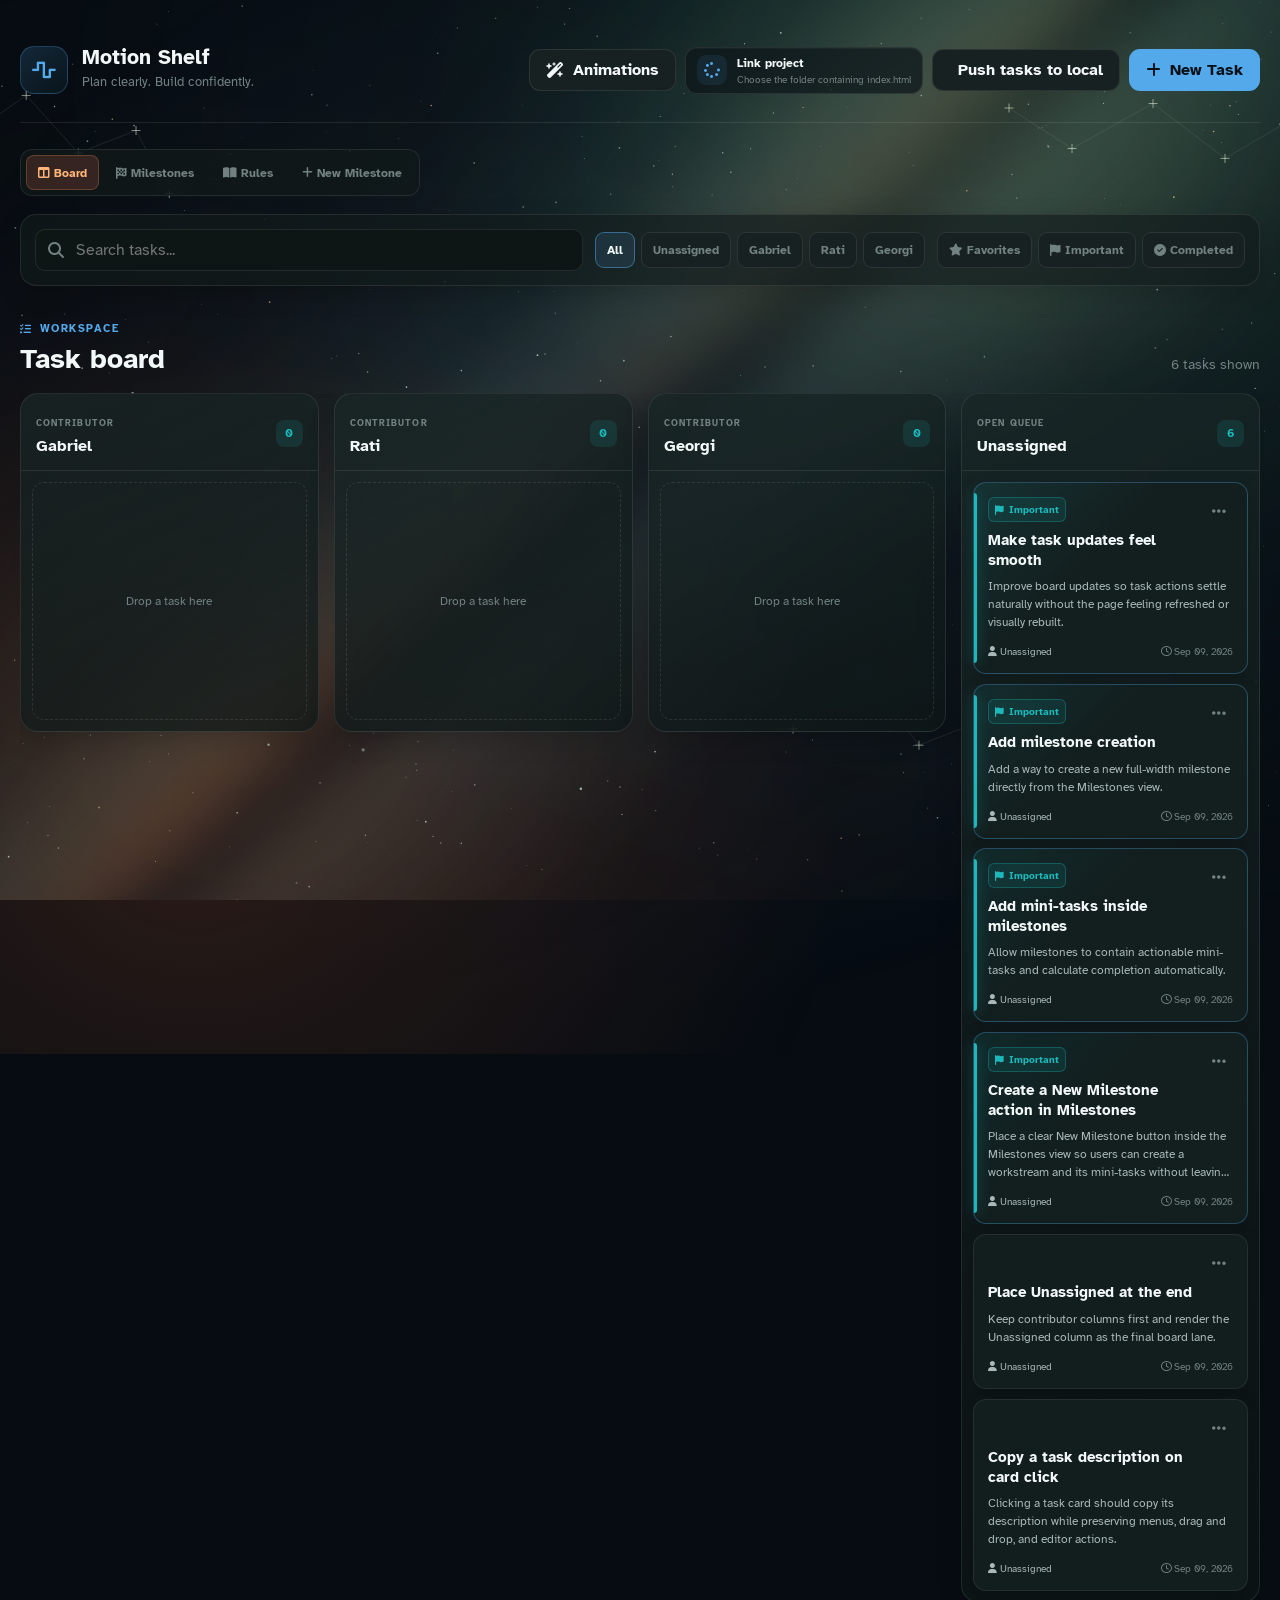
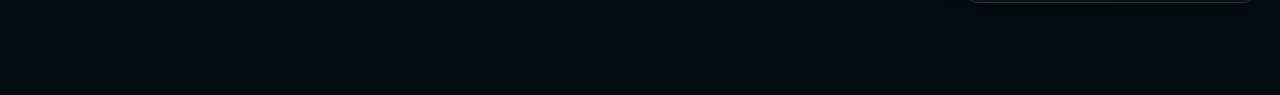
==== commit 22de5897: "Added rule section of tasks" ====
--- a/tasks.html
+++ b/tasks.html
@@ -33,7 +33,7 @@
         </div>
       </header>
       <main class="tasks-main">
-        <nav class="task-view-tabs" aria-label="Tasks views"><button class="task-view-tab active" data-view="board" type="button"><i class="fa-solid fa-table-columns"></i> Board</button><button class="task-view-tab" data-view="milestones" type="button"><i class="fa-solid fa-flag-checkered"></i> Milestones</button><button class="task-view-tab create-milestone" id="newMilestoneButton" type="button"><i class="fa-solid fa-plus"></i> New Milestone</button></nav>
+        <nav class="task-view-tabs" aria-label="Tasks views"><button class="task-view-tab active" data-view="board" type="button"><i class="fa-solid fa-table-columns"></i> Board</button><button class="task-view-tab" data-view="milestones" type="button"><i class="fa-solid fa-flag-checkered"></i> Milestones</button><button class="task-view-tab rules-button" id="taskRulesButton" type="button"><i class="fa-solid fa-book-open"></i> Rules</button><button class="task-view-tab create-milestone" id="newMilestoneButton" type="button"><i class="fa-solid fa-plus"></i> New Milestone</button></nav>
         <section class="task-toolbar" aria-label="Task controls"><label class="task-search"><i class="fa-solid fa-magnifying-glass"></i><input id="taskSearch" type="search" placeholder="Search tasks..." autocomplete="off" /></label><div class="task-filters" id="taskFilters"></div><div class="task-toggle-group"><button class="task-toggle" data-quick-filter="favorite" type="button"><i class="fa-solid fa-star"></i> Favorites</button><button class="task-toggle" data-quick-filter="important" type="button"><i class="fa-solid fa-flag"></i> Important</button><button class="task-toggle" data-quick-filter="completed" type="button"><i class="fa-solid fa-circle-check"></i> Completed</button></div></section>
         <section class="results-heading task-heading"><div><span class="eyebrow"><i class="fa-solid fa-list-check"></i> WORKSPACE</span><h2>Task board</h2></div><span class="result-count" id="taskResultCount"></span></section>
         <section class="task-board" id="taskBoard" aria-label="Task board"></section>
@@ -43,6 +43,7 @@
     </div>
     <div class="modal-backdrop" id="taskEditorBackdrop" hidden><section class="modal editor-modal task-editor-modal" role="dialog" aria-modal="true" aria-labelledby="taskEditorTitle"><button class="modal-close" id="taskEditorClose" type="button" aria-label="Close"><i class="fa-solid fa-xmark"></i></button><div class="modal-heading"><span class="eyebrow" id="taskEditorEyebrow">CREATE</span><h2 id="taskEditorTitle">New task</h2><p>Give the team enough context to turn this into focused implementation work.</p></div><form id="taskForm"><div class="form-grid"><label class="full"><span>Task title</span><input name="title" required maxlength="140" placeholder="What needs to be done?" /></label><label class="full"><span>Description</span><textarea name="description" required maxlength="4000" placeholder="Describe the goal, constraints, and useful implementation context."></textarea></label><label><span>Assignee</span><select name="assignee" id="taskAssignee"></select></label><label><span>Progress</span><select name="completed"><option value="false">Active</option><option value="true">Completed</option></select></label><div class="task-checks full"><label><input type="checkbox" name="favorite" /> <i class="fa-solid fa-star"></i> Favorite</label><label><input type="checkbox" name="important" /> <i class="fa-solid fa-flag"></i> Important</label></div></div><div class="task-form-actions"><button class="button secondary" id="taskEditorCancel" type="button">Cancel</button><button class="button primary" type="submit" id="taskSaveButton"><i class="fa-solid fa-plus"></i> Create Task</button></div></form></section></div>
     <div class="modal-backdrop" id="taskDeleteBackdrop" hidden><section class="modal small-modal" role="dialog" aria-modal="true" aria-labelledby="taskDeleteTitle"><button class="modal-close" id="taskDeleteClose" type="button" aria-label="Close"><i class="fa-solid fa-xmark"></i></button><div class="modal-heading"><span class="eyebrow"><i class="fa-solid fa-triangle-exclamation"></i> DELETE TASK</span><h2 id="taskDeleteTitle">Delete this task?</h2><p>This removes it from the task board. Push tasks to local to reflect the deletion in <code>tasks/tasks.json</code>.</p></div><div class="task-form-actions delete-task-actions"><button class="button secondary" id="taskDeleteCancel" type="button">Cancel</button><button class="button danger" id="taskDeleteConfirm" type="button"><i class="fa-solid fa-trash"></i> Delete Task</button></div></section></div>
+    <div class="modal-backdrop" id="taskRulesBackdrop" hidden><section class="modal small-modal task-rules-modal" role="dialog" aria-modal="true" aria-labelledby="taskRulesTitle" aria-describedby="taskRulesDescription"><button class="modal-close" id="taskRulesClose" type="button" aria-label="Close rules"><i class="fa-solid fa-xmark"></i></button><div class="modal-heading"><span class="eyebrow"><i class="fa-solid fa-book-open"></i> TEAM AGREEMENTS</span><h2 id="taskRulesTitle">Rules</h2><p id="taskRulesDescription">A shared way of keeping ideas visible, changes traceable, and the codebase safe.</p></div><ol class="task-rules-list"><li><span class="task-rule-number">1</span><div><h3>Add every task idea</h3><p>Add a task whenever you have an idea, even if you think it may be a bad one. We will reconsider it together.</p></div></li><li><span class="task-rule-number">2</span><div><h3>Push each change before starting work</h3><p>Even when you assign a task, push that change to GitHub before you start working so everyone can see the progress and what you are working on.</p></div></li><li><span class="task-rule-number">3</span><div><h3>Protect the flow</h3><p>If you think a change could break something, create a new branch and test it there. Then push it and merge to <code>master</code> once it is safe.</p></div></li></ol><div class="task-form-actions task-rules-actions"><button class="button primary" id="taskRulesDone" type="button"><i class="fa-solid fa-check"></i> Got it</button></div></section></div>
     <div class="toast" id="taskToast" role="status"><i id="taskToastIcon" class="fa-solid fa-check"></i><span id="taskToastText"></span></div>
     <script type="module" src="./scripts/tasks.js"></script>
     <script type="module" src="./scripts/task-sky.js"></script>
--- a/styles/tasks.css
+++ b/styles/tasks.css
@@ -1,6 +1,7 @@
 .section-link { text-decoration: none; }
 .ambient-morph-one { background: radial-gradient(circle, rgba(221, 48, 132, .38), rgba(132, 28, 94, .16) 43%, transparent 72%) !important; }.ambient-morph-two { background: radial-gradient(circle, rgba(191, 255, 76, .27), rgba(62, 163, 107, .12) 46%, transparent 72%) !important; }.tasks-main::before { position: fixed; z-index: -1; inset: 0; pointer-events: none; background: radial-gradient(ellipse at 84% 9%, rgba(221, 48, 132, .14), transparent 31%), radial-gradient(ellipse at 8% 84%, rgba(191, 255, 76, .105), transparent 36%), radial-gradient(ellipse at 47% 48%, rgba(54, 18, 72, .12), transparent 48%), conic-gradient(from 215deg at 55% 42%, transparent, rgba(255, 77, 161, .045), rgba(201, 255, 91, .032), transparent 28%); content: ""; }
 .task-view-tabs { display: inline-flex; gap: 5px; margin-bottom: 18px; padding: 5px; border: 1px solid var(--border); border-radius: 12px; background: rgba(18, 27, 27, .7); backdrop-filter: blur(12px); }.task-view-tab { min-height: 35px; padding: 0 12px; border: 0; border-radius: 8px; background: transparent; color: var(--text-muted); font-size: 12px; font-weight: 700; }.task-view-tab.active, .task-view-tab.create-milestone:hover { background: rgba(244, 105, 76, .17); color: #ffb479; box-shadow: inset 0 0 0 1px rgba(255, 159, 92, .24); }
+.task-view-tab.rules-button:hover { background: rgba(84, 169, 234, .14); color: var(--primary); box-shadow: inset 0 0 0 1px rgba(84, 169, 234, .28); }
 .tasks-main { padding-top: 26px; }
 .task-toolbar { display: flex; align-items: center; gap: 12px; flex-wrap: wrap; padding: 14px; border: 1px solid var(--border); border-radius: var(--radius); background: rgba(18, 27, 27, .64); backdrop-filter: blur(14px); box-shadow: var(--shadow-sm); }
 .task-search { min-width: min(100%, 270px); flex: 1 1 290px; display: flex; align-items: center; gap: 10px; padding: 0 12px; height: 42px; border: 1px solid var(--border); border-radius: 10px; background: #0d1515; color: var(--text-muted); }
@@ -25,8 +26,9 @@
 .task-card h4 { margin: 6px 30px 7px 0; font-size: 15px; line-height: 1.3; }.task-card p { display: -webkit-box; overflow: hidden; margin: 0; color: var(--text-soft); font-size: 12px; line-height: 1.5; -webkit-box-orient: vertical; -webkit-line-clamp: 3; }.task-card footer { display: flex; justify-content: space-between; gap: 7px; margin-top: 13px; color: var(--text-muted); font-size: 10px; }.task-assignee { color: var(--text-soft); }
 .task-menu-wrap { position: relative; }.task-menu-button { display: grid; width: 28px; height: 28px; place-items: center; border: 0; border-radius: 7px; background: transparent; color: var(--text-muted); }.task-menu-button:hover { background: var(--surface-3); color: var(--text); }.task-menu { position: absolute; z-index: 30; top: 32px; right: 0; width: 205px; padding: 6px; border: 1px solid var(--border-strong); border-radius: 11px; background: #172323; box-shadow: var(--shadow); animation: task-menu-in 130ms ease both; }.task-menu button { display: flex; width: 100%; align-items: center; gap: 8px; padding: 8px; border: 0; border-radius: 7px; background: transparent; color: var(--text-soft); font-size: 12px; text-align: left; }.task-menu button:hover, .task-menu button.selected { background: rgba(84,169,234,.13); color: var(--text); }.task-menu .danger-menu:hover { background: var(--danger-soft); color: var(--danger); }.task-menu-label { padding: 8px 8px 4px; color: var(--text-muted); font-size: 10px; font-weight: 700; text-transform: uppercase; letter-spacing: .08em; }.task-menu hr { border: 0; border-top: 1px solid var(--border); margin: 5px 2px; }
 #taskForm { padding: 25px 30px 30px; }.task-checks { display: flex; gap: 16px; }.task-checks label { display: inline-flex; align-items: center; gap: 7px; color: var(--text-soft); font-size: 13px; font-weight: 700; }.task-checks input { accent-color: var(--primary); }.task-form-actions { display: flex; justify-content: flex-end; gap: 8px; padding: 22px 30px 30px; }.task-editor-modal #taskForm .task-form-actions { padding: 22px 0 0; }.delete-task-actions { margin-top: 20px; }.task-editor-modal .modal-heading p { max-width: 600px; }
+.task-rules-list { display: grid; gap: 11px; margin: 24px 30px 0; padding: 0; list-style: none; }.task-rules-list li { display: grid; grid-template-columns: 30px 1fr; gap: 11px; padding: 14px; border: 1px solid var(--border); border-radius: 12px; background: rgba(84, 169, 234, .06); }.task-rule-number { display: grid; width: 30px; height: 30px; place-items: center; border-radius: 9px; background: rgba(84, 169, 234, .18); color: var(--primary); font-size: 12px; font-weight: 700; }.task-rules-list h3 { margin: 1px 0 5px; font-size: 14px; }.task-rules-list p { margin: 0; color: var(--text-soft); font-size: 13px; line-height: 1.5; }.task-rules-list code { color: #ffb479; }.task-rules-actions { padding-top: 20px; }
 .milestone-board { display: grid; grid-template-columns: 1fr; gap: 16px; }.milestone-card { width: 100%; padding: 24px; border: 1px solid rgba(255, 159, 92, .28); border-radius: 18px; background: linear-gradient(110deg, rgba(63, 41, 28, .78), rgba(20, 37, 32, .88)); box-shadow: var(--shadow-sm); cursor: grab; animation: task-card-in 300ms ease both; }.milestone-card:active { cursor: grabbing; }.milestone-card.is-complete { border-color: rgba(132, 208, 112, .55); }.milestone-card header { display: flex; align-items: flex-start; justify-content: space-between; gap: 14px; }.milestone-card h3 { margin: 5px 0 0; font-size: 22px; }.milestone-card header strong { color: #ffb479; font-size: 24px; }.milestone-card.is-complete header strong { color: #9de58b; }.milestone-card > p { color: var(--text-soft); font-size: 13px; }.milestone-progress { height: 8px; overflow: hidden; margin: 18px 0 14px; border-radius: 99px; background: rgba(255,255,255,.08); }.milestone-progress span { display: block; height: 100%; border-radius: inherit; background: linear-gradient(90deg, #ef704f, #f9bd63); transition: width 260ms ease; }.milestone-card.is-complete .milestone-progress span { background: linear-gradient(90deg, #4ea97e, #9de58b); }.mini-task-list { display: grid; gap: 7px; }.mini-task { display: flex; align-items: center; gap: 9px; padding: 9px; border: 1px solid var(--border); border-radius: 9px; color: var(--text-soft); font-size: 12px; cursor: pointer; }.mini-task input { accent-color: #ef704f; }.mini-task i { margin-left: auto; color: transparent; }.mini-task.done { color: var(--text-muted); text-decoration: line-through; background: rgba(132,208,112,.07); }.mini-task.done i { color: #9de58b; }.milestone-card footer { margin-top: 14px; color: var(--text-muted); font-size: 11px; }
 @keyframes task-lane-in { from { opacity: 0; transform: translateY(10px); } to { opacity: 1; transform: translateY(0); } } @keyframes task-card-in { from { opacity: 0; transform: translateY(7px) scale(.985); } to { opacity: 1; transform: translateY(0) scale(1); } } @keyframes task-menu-in { from { opacity: 0; transform: translateY(-4px) scale(.98); } to { opacity: 1; transform: translateY(0) scale(1); } } @keyframes star-pop { 50% { transform: scale(1.3) rotate(8deg); } }
 @media (max-width: 1100px) { .task-board { grid-template-columns: repeat(4, minmax(245px, 1fr)); }.task-toolbar { align-items: stretch; }.task-toggle-group { align-items: center; } }
-@media (max-width: 650px) { .task-toolbar { padding: 10px; }.task-search { flex-basis: 100%; }.task-filters, .task-toggle-group { width: 100%; overflow-x: auto; flex-wrap: nowrap; padding-bottom: 2px; }.task-filter, .task-toggle { white-space: nowrap; }.task-heading { margin-top: 25px; }.task-board { margin-right: -12px; }.task-card footer { flex-wrap: wrap; }.task-form-actions, #taskForm { padding-left: 20px; padding-right: 20px; }.task-editor-modal #taskForm .task-form-actions { padding-left: 0; padding-right: 0; }.task-checks { flex-direction: column; gap: 9px; } }
+@media (max-width: 650px) { .task-toolbar { padding: 10px; }.task-search { flex-basis: 100%; }.task-filters, .task-toggle-group { width: 100%; overflow-x: auto; flex-wrap: nowrap; padding-bottom: 2px; }.task-filter, .task-toggle { white-space: nowrap; }.task-heading { margin-top: 25px; }.task-board { margin-right: -12px; }.task-card footer { flex-wrap: wrap; }.task-form-actions, #taskForm { padding-left: 20px; padding-right: 20px; }.task-editor-modal #taskForm .task-form-actions { padding-left: 0; padding-right: 0; }.task-rules-list { margin-left: 20px; margin-right: 20px; }.task-checks { flex-direction: column; gap: 9px; } }
 @media (prefers-reduced-motion: reduce) { .task-lane, .task-card, .task-menu, .task-star { animation: none; transition: none; }.task-lane.is-drop-target, .task-card:hover { transform: none; } }
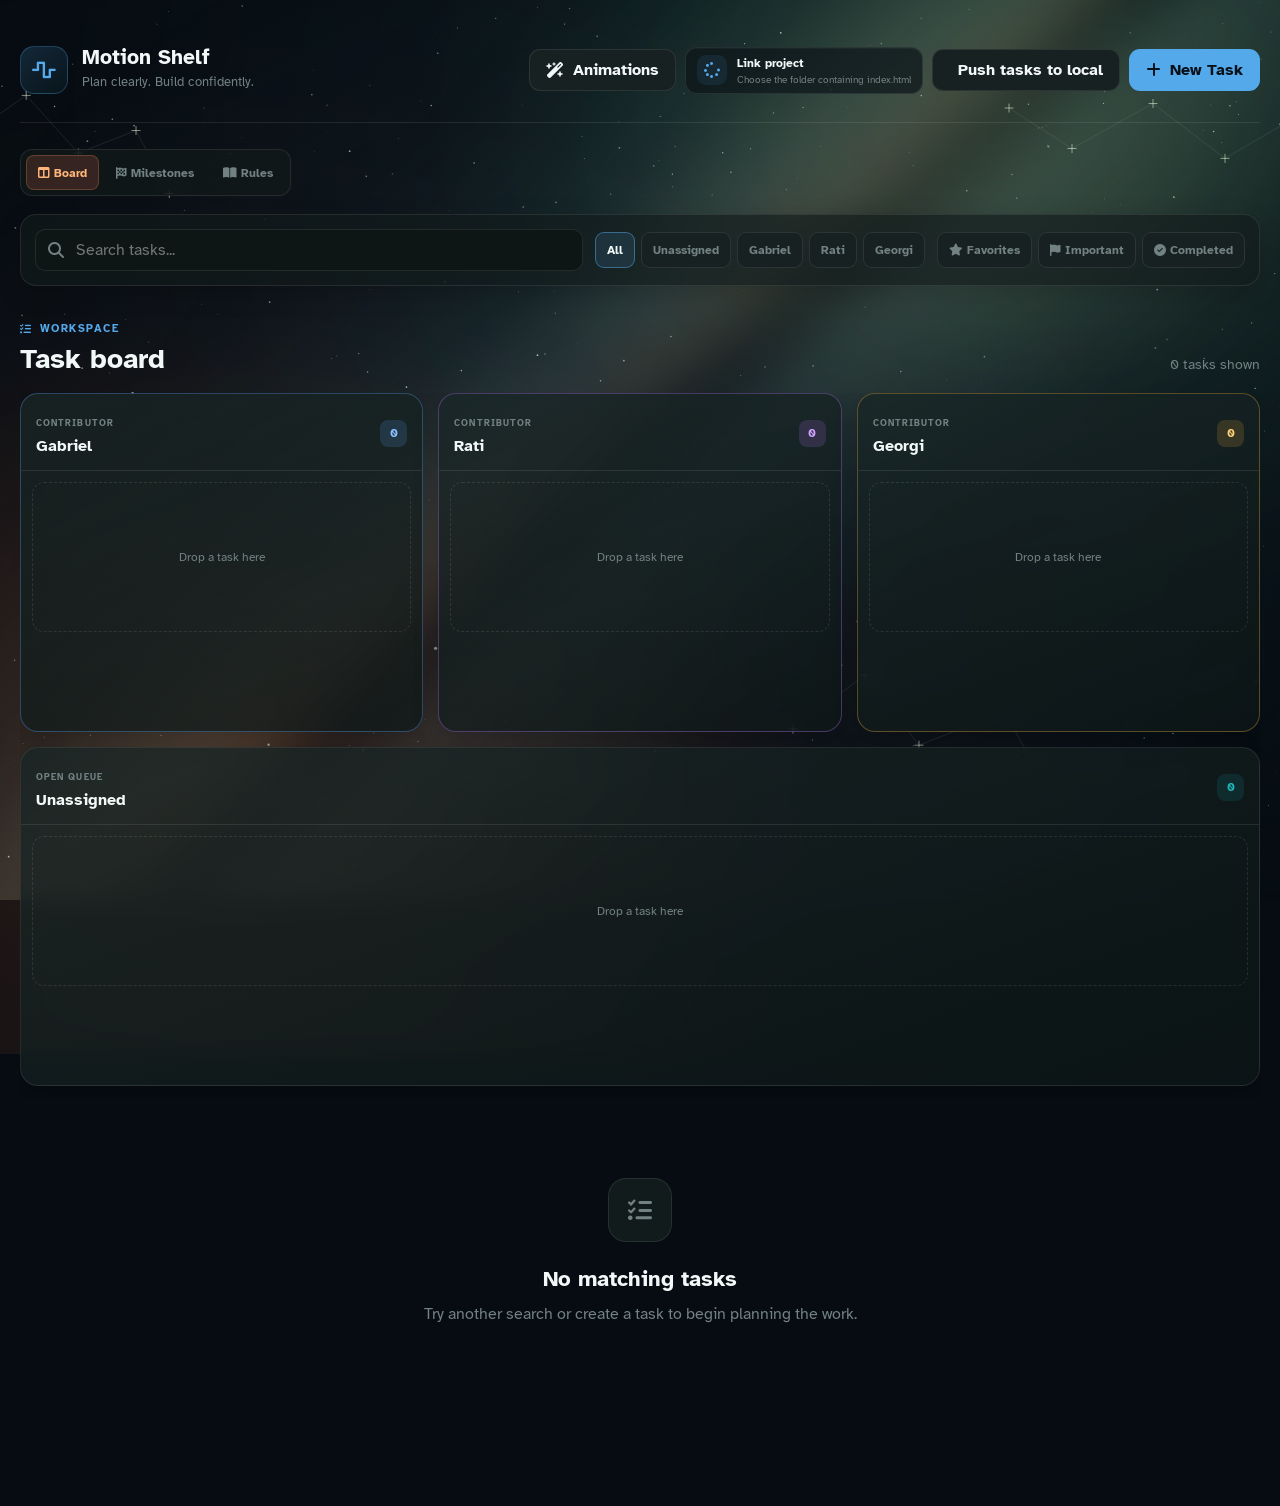
==== commit ff442e56: "Updates for Tasks page" ====
--- a/tasks.html
+++ b/tasks.html
@@ -33,7 +33,7 @@
         </div>
       </header>
       <main class="tasks-main">
-        <nav class="task-view-tabs" aria-label="Tasks views"><button class="task-view-tab active" data-view="board" type="button"><i class="fa-solid fa-table-columns"></i> Board</button><button class="task-view-tab" data-view="milestones" type="button"><i class="fa-solid fa-flag-checkered"></i> Milestones</button><button class="task-view-tab rules-button" id="taskRulesButton" type="button"><i class="fa-solid fa-book-open"></i> Rules</button><button class="task-view-tab create-milestone" id="newMilestoneButton" type="button"><i class="fa-solid fa-plus"></i> New Milestone</button></nav>
+        <nav class="task-view-tabs" aria-label="Tasks views"><button class="task-view-tab active" data-view="board" type="button"><i class="fa-solid fa-table-columns"></i> Board</button><button class="task-view-tab" data-view="milestones" type="button"><i class="fa-solid fa-flag-checkered"></i> Milestones</button><button class="task-view-tab rules-button" id="taskRulesButton" type="button"><i class="fa-solid fa-book-open"></i> Rules</button></nav>
         <section class="task-toolbar" aria-label="Task controls"><label class="task-search"><i class="fa-solid fa-magnifying-glass"></i><input id="taskSearch" type="search" placeholder="Search tasks..." autocomplete="off" /></label><div class="task-filters" id="taskFilters"></div><div class="task-toggle-group"><button class="task-toggle" data-quick-filter="favorite" type="button"><i class="fa-solid fa-star"></i> Favorites</button><button class="task-toggle" data-quick-filter="important" type="button"><i class="fa-solid fa-flag"></i> Important</button><button class="task-toggle" data-quick-filter="completed" type="button"><i class="fa-solid fa-circle-check"></i> Completed</button></div></section>
         <section class="results-heading task-heading"><div><span class="eyebrow"><i class="fa-solid fa-list-check"></i> WORKSPACE</span><h2>Task board</h2></div><span class="result-count" id="taskResultCount"></span></section>
         <section class="task-board" id="taskBoard" aria-label="Task board"></section>
@@ -43,6 +43,7 @@
     </div>
     <div class="modal-backdrop" id="taskEditorBackdrop" hidden><section class="modal editor-modal task-editor-modal" role="dialog" aria-modal="true" aria-labelledby="taskEditorTitle"><button class="modal-close" id="taskEditorClose" type="button" aria-label="Close"><i class="fa-solid fa-xmark"></i></button><div class="modal-heading"><span class="eyebrow" id="taskEditorEyebrow">CREATE</span><h2 id="taskEditorTitle">New task</h2><p>Give the team enough context to turn this into focused implementation work.</p></div><form id="taskForm"><div class="form-grid"><label class="full"><span>Task title</span><input name="title" required maxlength="140" placeholder="What needs to be done?" /></label><label class="full"><span>Description</span><textarea name="description" required maxlength="4000" placeholder="Describe the goal, constraints, and useful implementation context."></textarea></label><label><span>Assignee</span><select name="assignee" id="taskAssignee"></select></label><label><span>Progress</span><select name="completed"><option value="false">Active</option><option value="true">Completed</option></select></label><div class="task-checks full"><label><input type="checkbox" name="favorite" /> <i class="fa-solid fa-star"></i> Favorite</label><label><input type="checkbox" name="important" /> <i class="fa-solid fa-flag"></i> Important</label></div></div><div class="task-form-actions"><button class="button secondary" id="taskEditorCancel" type="button">Cancel</button><button class="button primary" type="submit" id="taskSaveButton"><i class="fa-solid fa-plus"></i> Create Task</button></div></form></section></div>
     <div class="modal-backdrop" id="taskDeleteBackdrop" hidden><section class="modal small-modal" role="dialog" aria-modal="true" aria-labelledby="taskDeleteTitle"><button class="modal-close" id="taskDeleteClose" type="button" aria-label="Close"><i class="fa-solid fa-xmark"></i></button><div class="modal-heading"><span class="eyebrow"><i class="fa-solid fa-triangle-exclamation"></i> DELETE TASK</span><h2 id="taskDeleteTitle">Delete this task?</h2><p>This removes it from the task board. Push tasks to local to reflect the deletion in <code>tasks/tasks.json</code>.</p></div><div class="task-form-actions delete-task-actions"><button class="button secondary" id="taskDeleteCancel" type="button">Cancel</button><button class="button danger" id="taskDeleteConfirm" type="button"><i class="fa-solid fa-trash"></i> Delete Task</button></div></section></div>
+    <div class="modal-backdrop" id="milestoneEditorBackdrop" hidden><section class="modal editor-modal milestone-editor-modal" role="dialog" aria-modal="true" aria-labelledby="milestoneEditorTitle"><button class="modal-close" id="milestoneEditorClose" type="button" aria-label="Close"><i class="fa-solid fa-xmark"></i></button><div class="modal-heading"><span class="eyebrow" id="milestoneEditorEyebrow">CREATE</span><h2 id="milestoneEditorTitle">New milestone</h2><p>Group related work into a milestone. Every task you add appears on the board.</p></div><form id="milestoneForm"><div class="form-grid"><label class="full"><span>Milestone title</span><input name="title" required maxlength="140" placeholder="What workstream are you planning?" /></label><label class="full"><span>Description <em>(optional)</em></span><textarea name="description" maxlength="4000" placeholder="Add context, goals, or a delivery target."></textarea></label><label><span>Assignee</span><select name="assignee" id="milestoneAssignee"></select></label></div><div class="milestone-task-heading"><div><span>Milestone tasks</span><small>Tasks are completed from the board.</small></div><button class="button secondary compact-button" id="addMiniTaskButton" type="button"><i class="fa-solid fa-plus"></i> Add task</button></div><div class="milestone-task-fields" id="milestoneTaskFields"></div><div class="task-form-actions"><button class="button secondary" id="milestoneEditorCancel" type="button">Cancel</button><button class="button primary" type="submit" id="milestoneSaveButton"><i class="fa-solid fa-plus"></i> Create Milestone</button></div></form></section></div>
     <div class="modal-backdrop" id="taskRulesBackdrop" hidden><section class="modal small-modal task-rules-modal" role="dialog" aria-modal="true" aria-labelledby="taskRulesTitle" aria-describedby="taskRulesDescription"><button class="modal-close" id="taskRulesClose" type="button" aria-label="Close rules"><i class="fa-solid fa-xmark"></i></button><div class="modal-heading"><span class="eyebrow"><i class="fa-solid fa-book-open"></i> TEAM AGREEMENTS</span><h2 id="taskRulesTitle">Rules</h2><p id="taskRulesDescription">A shared way of keeping ideas visible, changes traceable, and the codebase safe.</p></div><ol class="task-rules-list"><li><span class="task-rule-number">1</span><div><h3>Add every task idea</h3><p>Add a task whenever you have an idea, even if you think it may be a bad one. We will reconsider it together.</p></div></li><li><span class="task-rule-number">2</span><div><h3>Push each change before starting work</h3><p>Even when you assign a task, push that change to GitHub before you start working so everyone can see the progress and what you are working on.</p></div></li><li><span class="task-rule-number">3</span><div><h3>Protect the flow</h3><p>If you think a change could break something, create a new branch and test it there. Then push it and merge to <code>master</code> once it is safe.</p></div></li></ol><div class="task-form-actions task-rules-actions"><button class="button primary" id="taskRulesDone" type="button"><i class="fa-solid fa-check"></i> Got it</button></div></section></div>
     <div class="toast" id="taskToast" role="status"><i id="taskToastIcon" class="fa-solid fa-check"></i><span id="taskToastText"></span></div>
     <script type="module" src="./scripts/tasks.js"></script>
--- a/styles/tasks.css
+++ b/styles/tasks.css
@@ -12,23 +12,27 @@
 .task-filter:hover, .task-toggle:hover, .task-filter.active, .task-toggle.active { color: var(--text); border-color: rgba(84, 169, 234, .48); background: rgba(84, 169, 234, .13); }
 .task-toggle.active { color: var(--primary); }
 .task-heading { margin-top: 30px; }
-.task-board { display: grid; grid-template-columns: repeat(4, minmax(230px, 1fr)); gap: 15px; align-items: start; overflow-x: auto; padding-bottom: 12px; }
-.task-lane { min-height: 320px; overflow: hidden; border: 1px solid var(--border); border-radius: 18px; background: linear-gradient(160deg, rgba(25, 38, 38, .78), rgba(14, 23, 23, .72)); backdrop-filter: blur(12px); box-shadow: var(--shadow-sm); transition: border-color 180ms ease, background 180ms ease, transform 180ms ease; animation: task-lane-in 360ms ease both; }
+.task-board { display: grid; grid-template-columns: repeat(3, minmax(230px, 1fr)); gap: 15px; align-items: start; overflow-x: auto; padding-bottom: 12px; }.task-lane[data-lane="unassigned"] { grid-column: 1 / -1; }
+.task-lane { position: relative; z-index: 0; min-height: 320px; overflow: visible; border: 1px solid var(--border); border-radius: 18px; background: linear-gradient(160deg, rgba(25, 38, 38, .78), rgba(14, 23, 23, .72)); backdrop-filter: blur(12px); box-shadow: var(--shadow-sm); transition: border-color 180ms ease, background 180ms ease, transform 180ms ease; animation: task-lane-in 360ms ease both; }.task-lane:has(.task-card.is-menu-open) { z-index: 30; }
 .task-lane:nth-child(2) { animation-delay: 45ms; }.task-lane:nth-child(3) { animation-delay: 90ms; }.task-lane:nth-child(4) { animation-delay: 135ms; }
 .task-lane.is-drop-target { border-color: rgba(28, 184, 186, .75); background: linear-gradient(160deg, rgba(28, 184, 186, .16), rgba(14, 23, 23, .82)); transform: translateY(-2px); }
 .task-lane-header { display: flex; align-items: center; justify-content: space-between; padding: 15px 15px 12px; border-bottom: 1px solid var(--border); }
 .task-lane-header h3 { margin: 1px 0 0; font-size: 16px; }.task-lane-eyebrow { color: var(--text-muted); font-size: 9px; font-weight: 700; letter-spacing: .12em; }.task-lane-count { display: grid; width: 27px; height: 27px; place-items: center; border-radius: 8px; background: var(--presence-soft); color: var(--presence); font-size: 12px; font-weight: 700; }
-.task-lane-dropzone { display: grid; gap: 10px; min-height: 260px; padding: 11px; }.task-lane-empty { display: grid; min-height: 150px; place-items: center; border: 1px dashed rgba(255,255,255,.1); border-radius: 12px; color: var(--text-muted); font-size: 12px; }
+.task-lane-dropzone { display: grid; align-items: start; gap: 10px; min-height: 260px; padding: 11px; }.task-lane[data-lane="unassigned"] .task-lane-dropzone { grid-template-columns: 1fr; }.task-lane-empty { display: grid; grid-column: 1 / -1; min-height: 150px; place-items: center; border: 1px dashed rgba(255,255,255,.1); border-radius: 12px; color: var(--text-muted); font-size: 12px; }
 .task-card { position: relative; z-index: 0; padding: 14px; border: 1px solid rgba(255,255,255,.08); border-radius: 13px; background: rgba(20, 32, 32, .86); box-shadow: 0 8px 22px rgba(0,0,0,.16); cursor: grab; transition: transform 170ms ease, box-shadow 170ms ease, border-color 170ms ease, opacity 170ms ease; animation: task-card-in 300ms ease both; }.task-card.is-menu-open { z-index: 20; }
+.task-board.is-initialized .task-lane, .task-board.is-initialized .task-card { animation: none; }
 .task-card:hover { border-color: rgba(84,169,234,.32); box-shadow: 0 14px 32px rgba(0,0,0,.24); transform: translateY(-2px); }.task-card:active { cursor: grabbing; }.task-card.is-dragging { opacity: .44; transform: rotate(1deg) scale(1.025); box-shadow: 0 22px 48px rgba(0,0,0,.4); }
 .task-card.is-important { border-color: rgba(84,169,234,.33); background: linear-gradient(135deg, rgba(28,184,186,.1), rgba(20,32,32,.9) 40%); }.task-card.is-important::before { position: absolute; top: 10px; bottom: 10px; left: 0; width: 3px; border-radius: 0 4px 4px 0; background: var(--presence); content: ""; box-shadow: 0 0 14px rgba(28,184,186,.55); }.task-card.is-completed { opacity: .63; }.task-card.is-completed h4, .task-card.is-completed p { text-decoration: line-through; }
-.task-card-top { min-height: 23px; display: flex; justify-content: space-between; gap: 8px; }.task-card-badges { display: flex; gap: 6px; align-items: flex-start; }.task-badge { display: inline-flex; align-items: center; gap: 5px; padding: 4px 6px; border: 1px solid rgba(28,184,186,.3); border-radius: 6px; background: rgba(28,184,186,.1); color: var(--presence); font-size: 10px; font-weight: 700; }.task-star { color: #f0c96a; animation: star-pop 240ms ease both; }
-.task-card h4 { margin: 6px 30px 7px 0; font-size: 15px; line-height: 1.3; }.task-card p { display: -webkit-box; overflow: hidden; margin: 0; color: var(--text-soft); font-size: 12px; line-height: 1.5; -webkit-box-orient: vertical; -webkit-line-clamp: 3; }.task-card footer { display: flex; justify-content: space-between; gap: 7px; margin-top: 13px; color: var(--text-muted); font-size: 10px; }.task-assignee { color: var(--text-soft); }
+.task-card-top { min-height: 23px; display: flex; justify-content: space-between; gap: 8px; }.task-card-badges { display: flex; flex-wrap: wrap; gap: 6px; align-items: flex-start; }.task-badge { display: inline-flex; align-items: center; gap: 5px; padding: 4px 6px; border: 1px solid rgba(28,184,186,.3); border-radius: 6px; background: rgba(28,184,186,.1); color: var(--presence); font-size: 10px; font-weight: 700; }.task-badge.milestone { max-width: 160px; overflow: hidden; border-color: rgba(255, 159, 92, .35); background: rgba(255, 159, 92, .1); color: #ffc38d; text-overflow: ellipsis; white-space: nowrap; }.task-star { color: #f0c96a; animation: star-pop 240ms ease both; }
+.task-card h4 { margin: 6px 30px 7px 0; font-size: 15px; line-height: 1.3; }.task-card p { display: -webkit-box; overflow: hidden; margin: 0; color: var(--text-soft); font-size: 13px; line-height: 1.55; -webkit-box-orient: vertical; -webkit-line-clamp: 3; }.task-card footer { display: flex; justify-content: space-between; gap: 7px; margin-top: 13px; color: var(--text-muted); font-size: 10px; }.task-assignee { color: var(--text-soft); }
 .task-menu-wrap { position: relative; }.task-menu-button { display: grid; width: 28px; height: 28px; place-items: center; border: 0; border-radius: 7px; background: transparent; color: var(--text-muted); }.task-menu-button:hover { background: var(--surface-3); color: var(--text); }.task-menu { position: absolute; z-index: 30; top: 32px; right: 0; width: 205px; padding: 6px; border: 1px solid var(--border-strong); border-radius: 11px; background: #172323; box-shadow: var(--shadow); animation: task-menu-in 130ms ease both; }.task-menu button { display: flex; width: 100%; align-items: center; gap: 8px; padding: 8px; border: 0; border-radius: 7px; background: transparent; color: var(--text-soft); font-size: 12px; text-align: left; }.task-menu button:hover, .task-menu button.selected { background: rgba(84,169,234,.13); color: var(--text); }.task-menu .danger-menu:hover { background: var(--danger-soft); color: var(--danger); }.task-menu-label { padding: 8px 8px 4px; color: var(--text-muted); font-size: 10px; font-weight: 700; text-transform: uppercase; letter-spacing: .08em; }.task-menu hr { border: 0; border-top: 1px solid var(--border); margin: 5px 2px; }
+.task-lane[data-lane="Gabriel"] { border-color: rgba(95, 169, 255, .32); }.task-lane[data-lane="Gabriel"] .task-lane-count { background: rgba(95, 169, 255, .16); color: #8dc4ff; }.task-lane[data-lane="Rati"] { border-color: rgba(187, 118, 255, .32); }.task-lane[data-lane="Rati"] .task-lane-count { background: rgba(187, 118, 255, .16); color: #d0a3ff; }.task-lane[data-lane="Georgi"] { border-color: rgba(248, 178, 70, .32); }.task-lane[data-lane="Georgi"] .task-lane-count { background: rgba(248, 178, 70, .16); color: #ffd177; }.task-card.assignee-gabriel { border-left: 3px solid #6fafff; }.task-card.assignee-rati { border-left: 3px solid #c58bff; }.task-card.assignee-georgi { border-left: 3px solid #f4b54d; }.task-card.assignee-unassigned { border-left: 3px solid rgba(255,255,255,.2); }.task-card.assignee-gabriel .task-assignee { color: #8dc4ff; }.task-card.assignee-rati .task-assignee { color: #d0a3ff; }.task-card.assignee-georgi .task-assignee { color: #ffd177; }.task-menu .assign-action.assignee-gabriel:hover, .task-menu .assign-action.assignee-gabriel.selected { background: rgba(95, 169, 255, .16); color: #8dc4ff; }.task-menu .assign-action.assignee-rati:hover, .task-menu .assign-action.assignee-rati.selected { background: rgba(187, 118, 255, .16); color: #d0a3ff; }.task-menu .assign-action.assignee-georgi:hover, .task-menu .assign-action.assignee-georgi.selected { background: rgba(248, 178, 70, .16); color: #ffd177; }.task-menu .complete-action { color: #9de58b; }.task-menu .complete-action:hover { background: rgba(132, 208, 112, .16); color: #bcf4ac; }.task-menu .reopen-action { color: #ffc479; }.task-menu .reopen-action:hover { background: rgba(255, 159, 92, .16); color: #ffd2a1; }.task-menu .danger-menu { color: #ff9c9c; }.task-menu .danger-menu:hover { background: rgba(239, 93, 93, .16); color: #ffb5b5; }#taskEditorCancel, #milestoneEditorCancel, #taskDeleteCancel { border-color: rgba(239, 93, 93, .42); background: rgba(239, 93, 93, .1); color: #ffadad; }#taskEditorCancel:hover, #milestoneEditorCancel:hover, #taskDeleteCancel:hover { border-color: rgba(239, 93, 93, .7); background: rgba(239, 93, 93, .18); color: #ffd0d0; }
 #taskForm { padding: 25px 30px 30px; }.task-checks { display: flex; gap: 16px; }.task-checks label { display: inline-flex; align-items: center; gap: 7px; color: var(--text-soft); font-size: 13px; font-weight: 700; }.task-checks input { accent-color: var(--primary); }.task-form-actions { display: flex; justify-content: flex-end; gap: 8px; padding: 22px 30px 30px; }.task-editor-modal #taskForm .task-form-actions { padding: 22px 0 0; }.delete-task-actions { margin-top: 20px; }.task-editor-modal .modal-heading p { max-width: 600px; }
 .task-rules-list { display: grid; gap: 11px; margin: 24px 30px 0; padding: 0; list-style: none; }.task-rules-list li { display: grid; grid-template-columns: 30px 1fr; gap: 11px; padding: 14px; border: 1px solid var(--border); border-radius: 12px; background: rgba(84, 169, 234, .06); }.task-rule-number { display: grid; width: 30px; height: 30px; place-items: center; border-radius: 9px; background: rgba(84, 169, 234, .18); color: var(--primary); font-size: 12px; font-weight: 700; }.task-rules-list h3 { margin: 1px 0 5px; font-size: 14px; }.task-rules-list p { margin: 0; color: var(--text-soft); font-size: 13px; line-height: 1.5; }.task-rules-list code { color: #ffb479; }.task-rules-actions { padding-top: 20px; }
-.milestone-board { display: grid; grid-template-columns: 1fr; gap: 16px; }.milestone-card { width: 100%; padding: 24px; border: 1px solid rgba(255, 159, 92, .28); border-radius: 18px; background: linear-gradient(110deg, rgba(63, 41, 28, .78), rgba(20, 37, 32, .88)); box-shadow: var(--shadow-sm); cursor: grab; animation: task-card-in 300ms ease both; }.milestone-card:active { cursor: grabbing; }.milestone-card.is-complete { border-color: rgba(132, 208, 112, .55); }.milestone-card header { display: flex; align-items: flex-start; justify-content: space-between; gap: 14px; }.milestone-card h3 { margin: 5px 0 0; font-size: 22px; }.milestone-card header strong { color: #ffb479; font-size: 24px; }.milestone-card.is-complete header strong { color: #9de58b; }.milestone-card > p { color: var(--text-soft); font-size: 13px; }.milestone-progress { height: 8px; overflow: hidden; margin: 18px 0 14px; border-radius: 99px; background: rgba(255,255,255,.08); }.milestone-progress span { display: block; height: 100%; border-radius: inherit; background: linear-gradient(90deg, #ef704f, #f9bd63); transition: width 260ms ease; }.milestone-card.is-complete .milestone-progress span { background: linear-gradient(90deg, #4ea97e, #9de58b); }.mini-task-list { display: grid; gap: 7px; }.mini-task { display: flex; align-items: center; gap: 9px; padding: 9px; border: 1px solid var(--border); border-radius: 9px; color: var(--text-soft); font-size: 12px; cursor: pointer; }.mini-task input { accent-color: #ef704f; }.mini-task i { margin-left: auto; color: transparent; }.mini-task.done { color: var(--text-muted); text-decoration: line-through; background: rgba(132,208,112,.07); }.mini-task.done i { color: #9de58b; }.milestone-card footer { margin-top: 14px; color: var(--text-muted); font-size: 11px; }
+.milestone-board { display: grid; grid-template-columns: 1fr; gap: 16px; }.milestone-board-toolbar { display: flex; align-items: center; justify-content: space-between; gap: 20px; padding: 18px 20px; border: 1px solid rgba(255, 159, 92, .2); border-radius: 15px; background: rgba(63, 41, 28, .35); }.milestone-board-toolbar p { margin: 5px 0 0; color: var(--text-soft); font-size: 13px; }.milestone-card { width: 100%; padding: 24px; border: 1px solid rgba(255, 159, 92, .28); border-radius: 18px; background: linear-gradient(110deg, rgba(63, 41, 28, .78), rgba(20, 37, 32, .88)); box-shadow: var(--shadow-sm); cursor: grab; animation: task-card-in 300ms ease both; }.milestone-card:active { cursor: grabbing; }.milestone-card.is-complete { border-color: rgba(132, 208, 112, .55); }.milestone-card header { display: flex; align-items: flex-start; justify-content: space-between; gap: 14px; }.milestone-card h3 { margin: 5px 0 0; font-size: 22px; }.milestone-card header strong { color: #ffb479; font-size: 24px; }.milestone-card.is-complete header strong { color: #9de58b; }.milestone-card > p { color: var(--text-soft); font-size: 13px; }.milestone-progress { height: 8px; overflow: hidden; margin: 18px 0 14px; border-radius: 99px; background: rgba(255,255,255,.08); }.milestone-progress span { display: block; height: 100%; border-radius: inherit; background: linear-gradient(90deg, #ef704f, #f9bd63); transition: width 260ms ease; }.milestone-card.is-complete .milestone-progress span { background: linear-gradient(90deg, #4ea97e, #9de58b); }.mini-task-list { display: grid; gap: 7px; }.mini-task { display: flex; align-items: center; gap: 9px; padding: 9px; border: 1px solid var(--border); border-radius: 9px; color: var(--text-soft); font-size: 12px; cursor: pointer; }.mini-task input { accent-color: #ef704f; }.mini-task i { margin-left: auto; color: transparent; }.mini-task.done { color: var(--text-muted); text-decoration: line-through; background: rgba(132,208,112,.07); }.mini-task.done i { color: #9de58b; }.milestone-card footer { margin-top: 14px; color: var(--text-muted); font-size: 11px; }
+.milestone-editor-modal { width: min(680px, calc(100vw - 28px)); }.milestone-editor-modal #milestoneForm { padding: 25px 30px 30px; }.milestone-task-heading { display: flex; align-items: center; justify-content: space-between; gap: 14px; margin-top: 24px; }.milestone-task-heading > div { display: grid; gap: 3px; }.milestone-task-heading span { font-size: 13px; font-weight: 700; }.milestone-task-heading small { color: var(--text-muted); font-size: 11px; }.compact-button { min-height: 34px; padding: 0 10px; font-size: 12px; white-space: nowrap; }.milestone-task-fields { display: grid; gap: 8px; margin-top: 12px; }.milestone-task-field { display: grid; grid-template-columns: minmax(0, 1fr) 34px; align-items: center; gap: 8px; }.milestone-task-field input[type="text"] { min-width: 0; }.icon-button { display: grid; width: 34px; height: 34px; place-items: center; border: 1px solid var(--border); border-radius: 9px; background: var(--surface-2); color: var(--text-muted); }.danger-icon:hover { border-color: rgba(239, 112, 79, .55); background: rgba(239, 112, 79, .12); color: #ff9c81; }.milestone-card-actions { display: flex; align-items: center; gap: 10px; }.milestone-card-actions button { display: inline-flex; align-items: center; gap: 6px; min-height: 31px; padding: 0 9px; border: 1px solid rgba(255, 159, 92, .28); border-radius: 8px; background: rgba(255, 159, 92, .08); color: #ffca9c; font-size: 11px; font-weight: 700; }.milestone-card-actions button:hover { background: rgba(255, 159, 92, .17); }.mini-task-empty { padding: 10px; border: 1px dashed var(--border); border-radius: 9px; color: var(--text-muted); font-size: 12px; }
 @keyframes task-lane-in { from { opacity: 0; transform: translateY(10px); } to { opacity: 1; transform: translateY(0); } } @keyframes task-card-in { from { opacity: 0; transform: translateY(7px) scale(.985); } to { opacity: 1; transform: translateY(0) scale(1); } } @keyframes task-menu-in { from { opacity: 0; transform: translateY(-4px) scale(.98); } to { opacity: 1; transform: translateY(0) scale(1); } } @keyframes star-pop { 50% { transform: scale(1.3) rotate(8deg); } }
-@media (max-width: 1100px) { .task-board { grid-template-columns: repeat(4, minmax(245px, 1fr)); }.task-toolbar { align-items: stretch; }.task-toggle-group { align-items: center; } }
-@media (max-width: 650px) { .task-toolbar { padding: 10px; }.task-search { flex-basis: 100%; }.task-filters, .task-toggle-group { width: 100%; overflow-x: auto; flex-wrap: nowrap; padding-bottom: 2px; }.task-filter, .task-toggle { white-space: nowrap; }.task-heading { margin-top: 25px; }.task-board { margin-right: -12px; }.task-card footer { flex-wrap: wrap; }.task-form-actions, #taskForm { padding-left: 20px; padding-right: 20px; }.task-editor-modal #taskForm .task-form-actions { padding-left: 0; padding-right: 0; }.task-rules-list { margin-left: 20px; margin-right: 20px; }.task-checks { flex-direction: column; gap: 9px; } }
+@media (max-width: 1100px) { .task-board { grid-template-columns: repeat(3, minmax(245px, 1fr)); }.task-toolbar { align-items: stretch; }.task-toggle-group { align-items: center; } }
+@media (max-width: 650px) { .task-toolbar { padding: 10px; }.task-search { flex-basis: 100%; }.task-filters, .task-toggle-group { width: 100%; overflow-x: auto; flex-wrap: nowrap; padding-bottom: 2px; }.task-filter, .task-toggle { white-space: nowrap; }.task-heading { margin-top: 25px; }.task-board { margin-right: -12px; }.task-card footer { flex-wrap: wrap; }.task-form-actions, #taskForm, .milestone-editor-modal #milestoneForm { padding-left: 20px; padding-right: 20px; }.task-editor-modal #taskForm .task-form-actions, .milestone-editor-modal #milestoneForm .task-form-actions { padding-left: 0; padding-right: 0; }.task-rules-list { margin-left: 20px; margin-right: 20px; }.task-checks { flex-direction: column; gap: 9px; }.milestone-task-field { grid-template-columns: minmax(0, 1fr) 34px; }.mini-task-completed { grid-column: 1 / -1; grid-row: 2; }.milestone-card-actions { align-items: flex-end; flex-direction: column; gap: 5px; } }
+@media (max-width: 500px) { .milestone-board-toolbar { align-items: stretch; flex-direction: column; }.milestone-board-toolbar .button { width: 100%; } }
 @media (prefers-reduced-motion: reduce) { .task-lane, .task-card, .task-menu, .task-star { animation: none; transition: none; }.task-lane.is-drop-target, .task-card:hover { transform: none; } }
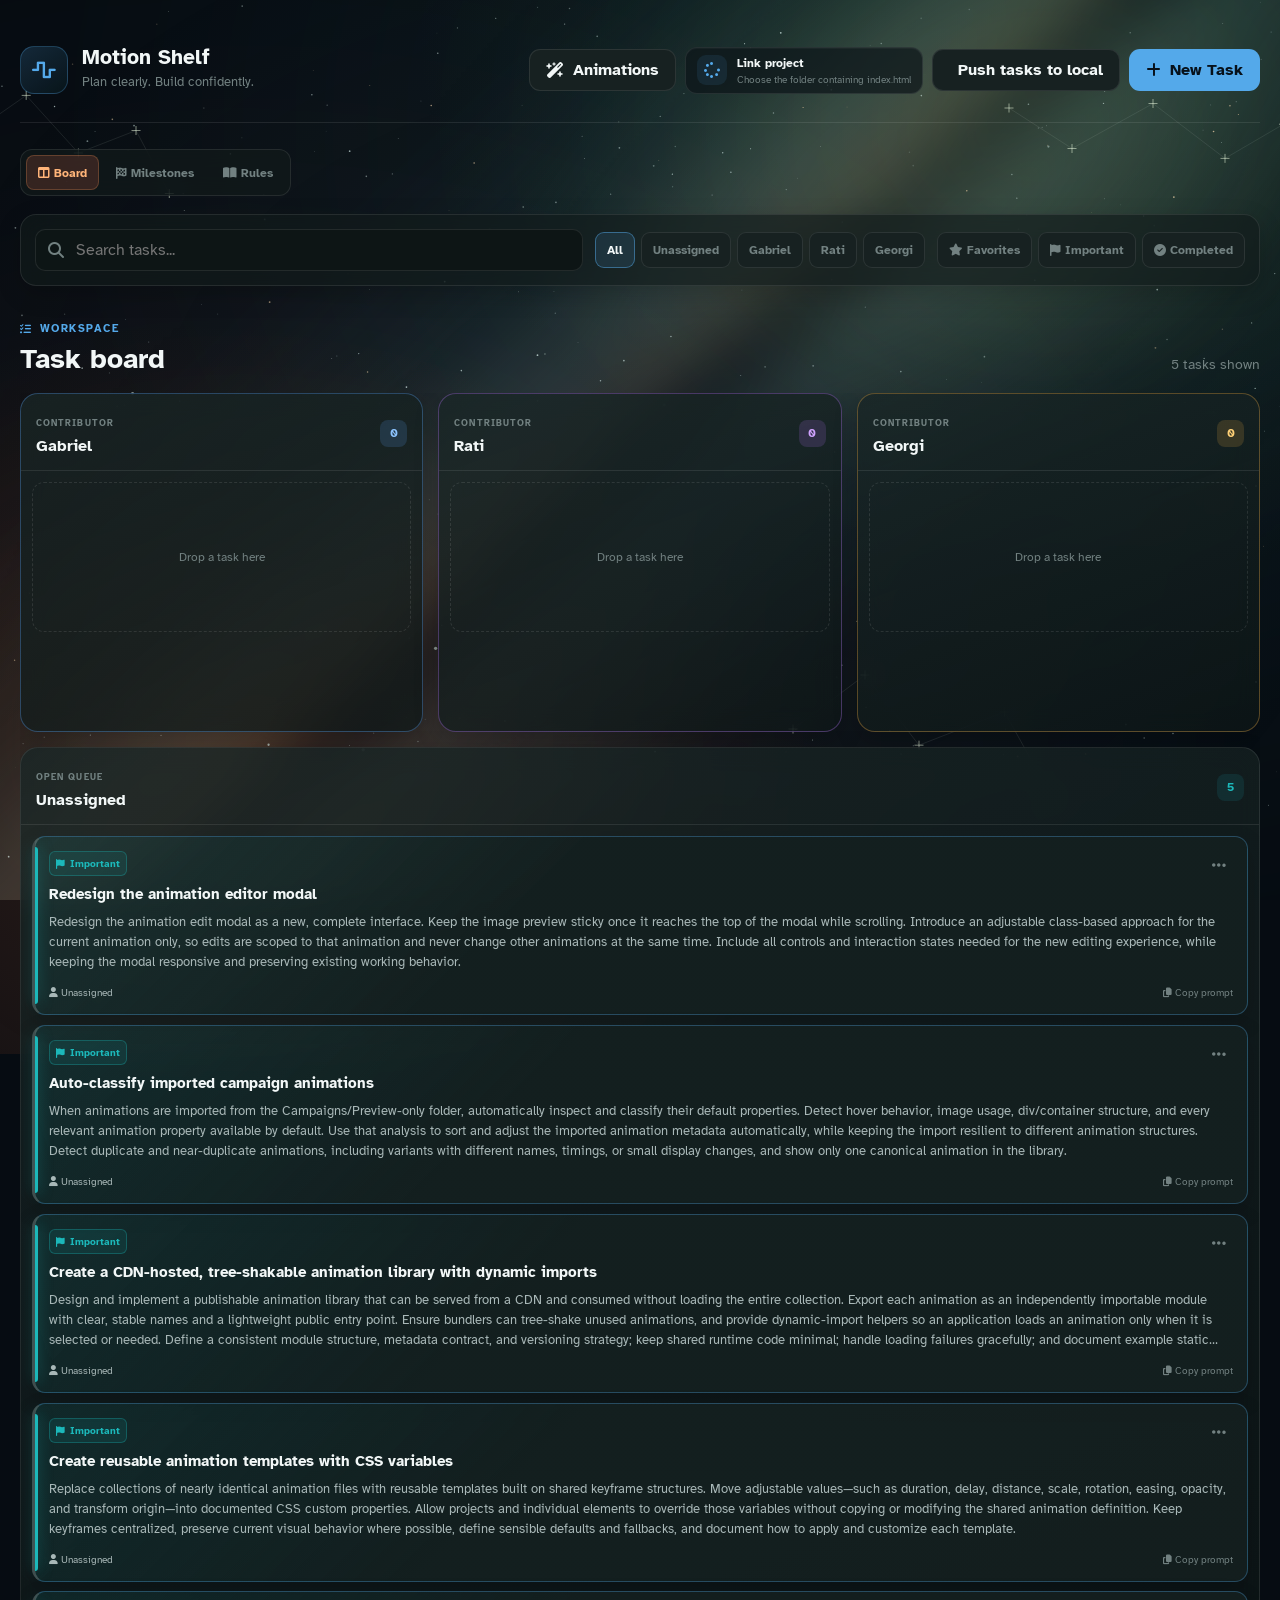
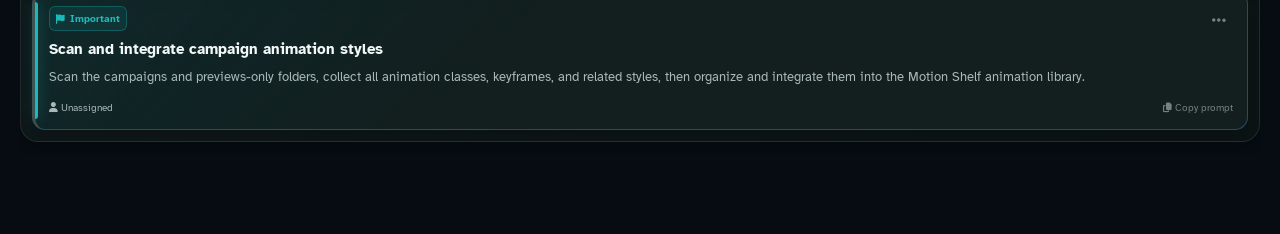
==== commit f6358f89: "locate local project files and add milestone management + tasks" ====
--- a/tasks.html
+++ b/tasks.html
@@ -38,12 +38,14 @@
         <section class="results-heading task-heading"><div><span class="eyebrow"><i class="fa-solid fa-list-check"></i> WORKSPACE</span><h2>Task board</h2></div><span class="result-count" id="taskResultCount"></span></section>
         <section class="task-board" id="taskBoard" aria-label="Task board"></section>
         <section class="milestone-board" id="milestoneBoard" hidden aria-label="Milestones"></section>
+        <input id="milestoneImportInput" type="file" accept="application/json,.json" hidden />
         <section class="empty-state" id="taskEmptyState" hidden><div class="empty-icon"><i class="fa-solid fa-list-check"></i></div><h3>No matching tasks</h3><p>Try another search or create a task to begin planning the work.</p></section>
       </main>
     </div>
     <div class="modal-backdrop" id="taskEditorBackdrop" hidden><section class="modal editor-modal task-editor-modal" role="dialog" aria-modal="true" aria-labelledby="taskEditorTitle"><button class="modal-close" id="taskEditorClose" type="button" aria-label="Close"><i class="fa-solid fa-xmark"></i></button><div class="modal-heading"><span class="eyebrow" id="taskEditorEyebrow">CREATE</span><h2 id="taskEditorTitle">New task</h2><p>Give the team enough context to turn this into focused implementation work.</p></div><form id="taskForm"><div class="form-grid"><label class="full"><span>Task title</span><input name="title" required maxlength="140" placeholder="What needs to be done?" /></label><label class="full"><span>Description</span><textarea name="description" required maxlength="4000" placeholder="Describe the goal, constraints, and useful implementation context."></textarea></label><label><span>Assignee</span><select name="assignee" id="taskAssignee"></select></label><label><span>Progress</span><select name="completed"><option value="false">Active</option><option value="true">Completed</option></select></label><div class="task-checks full"><label><input type="checkbox" name="favorite" /> <i class="fa-solid fa-star"></i> Favorite</label><label><input type="checkbox" name="important" /> <i class="fa-solid fa-flag"></i> Important</label></div></div><div class="task-form-actions"><button class="button secondary" id="taskEditorCancel" type="button">Cancel</button><button class="button primary" type="submit" id="taskSaveButton"><i class="fa-solid fa-plus"></i> Create Task</button></div></form></section></div>
     <div class="modal-backdrop" id="taskDeleteBackdrop" hidden><section class="modal small-modal" role="dialog" aria-modal="true" aria-labelledby="taskDeleteTitle"><button class="modal-close" id="taskDeleteClose" type="button" aria-label="Close"><i class="fa-solid fa-xmark"></i></button><div class="modal-heading"><span class="eyebrow"><i class="fa-solid fa-triangle-exclamation"></i> DELETE TASK</span><h2 id="taskDeleteTitle">Delete this task?</h2><p>This removes it from the task board. Push tasks to local to reflect the deletion in <code>tasks/tasks.json</code>.</p></div><div class="task-form-actions delete-task-actions"><button class="button secondary" id="taskDeleteCancel" type="button">Cancel</button><button class="button danger" id="taskDeleteConfirm" type="button"><i class="fa-solid fa-trash"></i> Delete Task</button></div></section></div>
-    <div class="modal-backdrop" id="milestoneEditorBackdrop" hidden><section class="modal editor-modal milestone-editor-modal" role="dialog" aria-modal="true" aria-labelledby="milestoneEditorTitle"><button class="modal-close" id="milestoneEditorClose" type="button" aria-label="Close"><i class="fa-solid fa-xmark"></i></button><div class="modal-heading"><span class="eyebrow" id="milestoneEditorEyebrow">CREATE</span><h2 id="milestoneEditorTitle">New milestone</h2><p>Group related work into a milestone. Every task you add appears on the board.</p></div><form id="milestoneForm"><div class="form-grid"><label class="full"><span>Milestone title</span><input name="title" required maxlength="140" placeholder="What workstream are you planning?" /></label><label class="full"><span>Description <em>(optional)</em></span><textarea name="description" maxlength="4000" placeholder="Add context, goals, or a delivery target."></textarea></label><label><span>Assignee</span><select name="assignee" id="milestoneAssignee"></select></label></div><div class="milestone-task-heading"><div><span>Milestone tasks</span><small>Tasks are completed from the board.</small></div><button class="button secondary compact-button" id="addMiniTaskButton" type="button"><i class="fa-solid fa-plus"></i> Add task</button></div><div class="milestone-task-fields" id="milestoneTaskFields"></div><div class="task-form-actions"><button class="button secondary" id="milestoneEditorCancel" type="button">Cancel</button><button class="button primary" type="submit" id="milestoneSaveButton"><i class="fa-solid fa-plus"></i> Create Milestone</button></div></form></section></div>
+    <div class="modal-backdrop" id="milestoneEditorBackdrop" hidden><section class="modal editor-modal milestone-editor-modal" role="dialog" aria-modal="true" aria-labelledby="milestoneEditorTitle"><button class="modal-close" id="milestoneEditorClose" type="button" aria-label="Close"><i class="fa-solid fa-xmark"></i></button><div class="modal-heading"><span class="eyebrow" id="milestoneEditorEyebrow">CREATE</span><h2 id="milestoneEditorTitle">New milestone</h2><p>Group related work into a milestone. Every task you add appears on the board.</p></div><form id="milestoneForm"><div class="form-grid"><label class="full"><span>Milestone title</span><input name="title" required maxlength="140" placeholder="What workstream are you planning?" /></label><label class="full"><span>Description <em>(optional)</em></span><textarea name="description" maxlength="4000" placeholder="Add context, goals, or a delivery target."></textarea></label><label><span>Assignee</span><select name="assignee" id="milestoneAssignee"></select></label></div><div class="milestone-task-heading"><div><span>Milestone tasks</span><small>Tasks are completed from the board.</small></div><button class="button secondary compact-button" id="addMiniTaskButton" type="button"><i class="fa-solid fa-plus"></i> Add task</button></div><div class="milestone-task-fields" id="milestoneTaskFields"></div><div class="task-form-actions milestone-editor-actions"><button class="button danger" id="milestoneDeleteButton" type="button" hidden><i class="fa-solid fa-trash"></i> Delete milestone</button><span></span><button class="button secondary" id="milestoneEditorCancel" type="button">Cancel</button><button class="button primary" type="submit" id="milestoneSaveButton"><i class="fa-solid fa-plus"></i> Create Milestone</button></div></form></section></div>
+    <div class="modal-backdrop" id="milestoneDeleteBackdrop" hidden><section class="modal small-modal" role="dialog" aria-modal="true" aria-labelledby="milestoneDeleteTitle"><button class="modal-close" id="milestoneDeleteClose" type="button" aria-label="Close"><i class="fa-solid fa-xmark"></i></button><div class="modal-heading"><span class="eyebrow"><i class="fa-solid fa-triangle-exclamation"></i> DELETE MILESTONE</span><h2 id="milestoneDeleteTitle">Delete this milestone?</h2><p>This permanently removes the milestone and all of its linked board tasks. This cannot be undone.</p></div><div class="task-form-actions delete-task-actions"><button class="button secondary" id="milestoneDeleteCancel" type="button">Cancel</button><button class="button danger" id="milestoneDeleteConfirm" type="button"><i class="fa-solid fa-trash"></i> Yes, delete milestone</button></div></section></div>
     <div class="modal-backdrop" id="taskRulesBackdrop" hidden><section class="modal small-modal task-rules-modal" role="dialog" aria-modal="true" aria-labelledby="taskRulesTitle" aria-describedby="taskRulesDescription"><button class="modal-close" id="taskRulesClose" type="button" aria-label="Close rules"><i class="fa-solid fa-xmark"></i></button><div class="modal-heading"><span class="eyebrow"><i class="fa-solid fa-book-open"></i> TEAM AGREEMENTS</span><h2 id="taskRulesTitle">Rules</h2><p id="taskRulesDescription">A shared way of keeping ideas visible, changes traceable, and the codebase safe.</p></div><ol class="task-rules-list"><li><span class="task-rule-number">1</span><div><h3>Add every task idea</h3><p>Add a task whenever you have an idea, even if you think it may be a bad one. We will reconsider it together.</p></div></li><li><span class="task-rule-number">2</span><div><h3>Push each change before starting work</h3><p>Even when you assign a task, push that change to GitHub before you start working so everyone can see the progress and what you are working on.</p></div></li><li><span class="task-rule-number">3</span><div><h3>Protect the flow</h3><p>If you think a change could break something, create a new branch and test it there. Then push it and merge to <code>master</code> once it is safe.</p></div></li></ol><div class="task-form-actions task-rules-actions"><button class="button primary" id="taskRulesDone" type="button"><i class="fa-solid fa-check"></i> Got it</button></div></section></div>
     <div class="toast" id="taskToast" role="status"><i id="taskToastIcon" class="fa-solid fa-check"></i><span id="taskToastText"></span></div>
     <script type="module" src="./scripts/tasks.js"></script>
--- a/styles/tasks.css
+++ b/styles/tasks.css
@@ -29,10 +29,10 @@
 .task-lane[data-lane="Gabriel"] { border-color: rgba(95, 169, 255, .32); }.task-lane[data-lane="Gabriel"] .task-lane-count { background: rgba(95, 169, 255, .16); color: #8dc4ff; }.task-lane[data-lane="Rati"] { border-color: rgba(187, 118, 255, .32); }.task-lane[data-lane="Rati"] .task-lane-count { background: rgba(187, 118, 255, .16); color: #d0a3ff; }.task-lane[data-lane="Georgi"] { border-color: rgba(248, 178, 70, .32); }.task-lane[data-lane="Georgi"] .task-lane-count { background: rgba(248, 178, 70, .16); color: #ffd177; }.task-card.assignee-gabriel { border-left: 3px solid #6fafff; }.task-card.assignee-rati { border-left: 3px solid #c58bff; }.task-card.assignee-georgi { border-left: 3px solid #f4b54d; }.task-card.assignee-unassigned { border-left: 3px solid rgba(255,255,255,.2); }.task-card.assignee-gabriel .task-assignee { color: #8dc4ff; }.task-card.assignee-rati .task-assignee { color: #d0a3ff; }.task-card.assignee-georgi .task-assignee { color: #ffd177; }.task-menu .assign-action.assignee-gabriel:hover, .task-menu .assign-action.assignee-gabriel.selected { background: rgba(95, 169, 255, .16); color: #8dc4ff; }.task-menu .assign-action.assignee-rati:hover, .task-menu .assign-action.assignee-rati.selected { background: rgba(187, 118, 255, .16); color: #d0a3ff; }.task-menu .assign-action.assignee-georgi:hover, .task-menu .assign-action.assignee-georgi.selected { background: rgba(248, 178, 70, .16); color: #ffd177; }.task-menu .complete-action { color: #9de58b; }.task-menu .complete-action:hover { background: rgba(132, 208, 112, .16); color: #bcf4ac; }.task-menu .reopen-action { color: #ffc479; }.task-menu .reopen-action:hover { background: rgba(255, 159, 92, .16); color: #ffd2a1; }.task-menu .danger-menu { color: #ff9c9c; }.task-menu .danger-menu:hover { background: rgba(239, 93, 93, .16); color: #ffb5b5; }#taskEditorCancel, #milestoneEditorCancel, #taskDeleteCancel { border-color: rgba(239, 93, 93, .42); background: rgba(239, 93, 93, .1); color: #ffadad; }#taskEditorCancel:hover, #milestoneEditorCancel:hover, #taskDeleteCancel:hover { border-color: rgba(239, 93, 93, .7); background: rgba(239, 93, 93, .18); color: #ffd0d0; }
 #taskForm { padding: 25px 30px 30px; }.task-checks { display: flex; gap: 16px; }.task-checks label { display: inline-flex; align-items: center; gap: 7px; color: var(--text-soft); font-size: 13px; font-weight: 700; }.task-checks input { accent-color: var(--primary); }.task-form-actions { display: flex; justify-content: flex-end; gap: 8px; padding: 22px 30px 30px; }.task-editor-modal #taskForm .task-form-actions { padding: 22px 0 0; }.delete-task-actions { margin-top: 20px; }.task-editor-modal .modal-heading p { max-width: 600px; }
 .task-rules-list { display: grid; gap: 11px; margin: 24px 30px 0; padding: 0; list-style: none; }.task-rules-list li { display: grid; grid-template-columns: 30px 1fr; gap: 11px; padding: 14px; border: 1px solid var(--border); border-radius: 12px; background: rgba(84, 169, 234, .06); }.task-rule-number { display: grid; width: 30px; height: 30px; place-items: center; border-radius: 9px; background: rgba(84, 169, 234, .18); color: var(--primary); font-size: 12px; font-weight: 700; }.task-rules-list h3 { margin: 1px 0 5px; font-size: 14px; }.task-rules-list p { margin: 0; color: var(--text-soft); font-size: 13px; line-height: 1.5; }.task-rules-list code { color: #ffb479; }.task-rules-actions { padding-top: 20px; }
-.milestone-board { display: grid; grid-template-columns: 1fr; gap: 16px; }.milestone-board-toolbar { display: flex; align-items: center; justify-content: space-between; gap: 20px; padding: 18px 20px; border: 1px solid rgba(255, 159, 92, .2); border-radius: 15px; background: rgba(63, 41, 28, .35); }.milestone-board-toolbar p { margin: 5px 0 0; color: var(--text-soft); font-size: 13px; }.milestone-card { width: 100%; padding: 24px; border: 1px solid rgba(255, 159, 92, .28); border-radius: 18px; background: linear-gradient(110deg, rgba(63, 41, 28, .78), rgba(20, 37, 32, .88)); box-shadow: var(--shadow-sm); cursor: grab; animation: task-card-in 300ms ease both; }.milestone-card:active { cursor: grabbing; }.milestone-card.is-complete { border-color: rgba(132, 208, 112, .55); }.milestone-card header { display: flex; align-items: flex-start; justify-content: space-between; gap: 14px; }.milestone-card h3 { margin: 5px 0 0; font-size: 22px; }.milestone-card header strong { color: #ffb479; font-size: 24px; }.milestone-card.is-complete header strong { color: #9de58b; }.milestone-card > p { color: var(--text-soft); font-size: 13px; }.milestone-progress { height: 8px; overflow: hidden; margin: 18px 0 14px; border-radius: 99px; background: rgba(255,255,255,.08); }.milestone-progress span { display: block; height: 100%; border-radius: inherit; background: linear-gradient(90deg, #ef704f, #f9bd63); transition: width 260ms ease; }.milestone-card.is-complete .milestone-progress span { background: linear-gradient(90deg, #4ea97e, #9de58b); }.mini-task-list { display: grid; gap: 7px; }.mini-task { display: flex; align-items: center; gap: 9px; padding: 9px; border: 1px solid var(--border); border-radius: 9px; color: var(--text-soft); font-size: 12px; cursor: pointer; }.mini-task input { accent-color: #ef704f; }.mini-task i { margin-left: auto; color: transparent; }.mini-task.done { color: var(--text-muted); text-decoration: line-through; background: rgba(132,208,112,.07); }.mini-task.done i { color: #9de58b; }.milestone-card footer { margin-top: 14px; color: var(--text-muted); font-size: 11px; }
-.milestone-editor-modal { width: min(680px, calc(100vw - 28px)); }.milestone-editor-modal #milestoneForm { padding: 25px 30px 30px; }.milestone-task-heading { display: flex; align-items: center; justify-content: space-between; gap: 14px; margin-top: 24px; }.milestone-task-heading > div { display: grid; gap: 3px; }.milestone-task-heading span { font-size: 13px; font-weight: 700; }.milestone-task-heading small { color: var(--text-muted); font-size: 11px; }.compact-button { min-height: 34px; padding: 0 10px; font-size: 12px; white-space: nowrap; }.milestone-task-fields { display: grid; gap: 8px; margin-top: 12px; }.milestone-task-field { display: grid; grid-template-columns: minmax(0, 1fr) 34px; align-items: center; gap: 8px; }.milestone-task-field input[type="text"] { min-width: 0; }.icon-button { display: grid; width: 34px; height: 34px; place-items: center; border: 1px solid var(--border); border-radius: 9px; background: var(--surface-2); color: var(--text-muted); }.danger-icon:hover { border-color: rgba(239, 112, 79, .55); background: rgba(239, 112, 79, .12); color: #ff9c81; }.milestone-card-actions { display: flex; align-items: center; gap: 10px; }.milestone-card-actions button { display: inline-flex; align-items: center; gap: 6px; min-height: 31px; padding: 0 9px; border: 1px solid rgba(255, 159, 92, .28); border-radius: 8px; background: rgba(255, 159, 92, .08); color: #ffca9c; font-size: 11px; font-weight: 700; }.milestone-card-actions button:hover { background: rgba(255, 159, 92, .17); }.mini-task-empty { padding: 10px; border: 1px dashed var(--border); border-radius: 9px; color: var(--text-muted); font-size: 12px; }
+.milestone-board { display: grid; grid-template-columns: 1fr; gap: 16px; }.milestone-board-toolbar { display: flex; align-items: center; justify-content: space-between; gap: 20px; padding: 18px 20px; border: 1px solid rgba(255, 159, 92, .2); border-radius: 15px; background: rgba(63, 41, 28, .35); }.milestone-board-toolbar p { margin: 5px 0 0; color: var(--text-soft); font-size: 13px; }.milestone-board-actions { display: flex; flex-wrap: wrap; justify-content: flex-end; gap: 8px; }.milestone-card { width: 100%; padding: 24px; border: 1px solid rgba(255, 159, 92, .28); border-radius: 18px; background: linear-gradient(110deg, rgba(63, 41, 28, .78), rgba(20, 37, 32, .88)); box-shadow: var(--shadow-sm); cursor: grab; animation: task-card-in 300ms ease both; }.milestone-card:active { cursor: grabbing; }.milestone-card.is-complete { border-color: rgba(132, 208, 112, .55); }.milestone-card header { display: flex; align-items: flex-start; justify-content: space-between; gap: 14px; }.milestone-card h3 { margin: 5px 0 0; font-size: 22px; }.milestone-card header strong { color: #ffb479; font-size: 24px; }.milestone-card.is-complete header strong { color: #9de58b; }.milestone-card > p { color: var(--text-soft); font-size: 13px; }.milestone-progress { height: 8px; overflow: hidden; margin: 18px 0 14px; border-radius: 99px; background: rgba(255,255,255,.08); }.milestone-progress span { display: block; height: 100%; border-radius: inherit; background: linear-gradient(90deg, #ef704f, #f9bd63); transition: width 260ms ease; }.milestone-card.is-complete .milestone-progress span { background: linear-gradient(90deg, #4ea97e, #9de58b); }.mini-task-list { display: grid; gap: 7px; }.mini-task { display: flex; align-items: center; gap: 9px; padding: 9px; border: 1px solid var(--border); border-radius: 9px; color: var(--text-soft); font-size: 12px; cursor: pointer; }.mini-task input { accent-color: #ef704f; }.mini-task i { margin-left: auto; color: transparent; }.mini-task.done { color: var(--text-muted); text-decoration: line-through; background: rgba(132,208,112,.07); }.mini-task.done i { color: #9de58b; }.milestone-card footer { margin-top: 14px; color: var(--text-muted); font-size: 11px; }
+.milestone-editor-modal { width: min(680px, calc(100vw - 28px)); }.milestone-editor-modal #milestoneForm { padding: 25px 30px 30px; }.milestone-editor-actions > span { flex: 1; }.milestone-task-heading { display: flex; align-items: center; justify-content: space-between; gap: 14px; margin-top: 24px; }.milestone-task-heading > div { display: grid; gap: 3px; }.milestone-task-heading span { font-size: 13px; font-weight: 700; }.milestone-task-heading small { color: var(--text-muted); font-size: 11px; }.compact-button { min-height: 34px; padding: 0 10px; font-size: 12px; white-space: nowrap; }.milestone-task-fields { display: grid; gap: 8px; margin-top: 12px; }.milestone-task-field { display: grid; grid-template-columns: minmax(0, 1fr) 34px; align-items: center; gap: 8px; }.milestone-task-field input[type="text"] { min-width: 0; }.icon-button { display: grid; width: 34px; height: 34px; place-items: center; border: 1px solid var(--border); border-radius: 9px; background: var(--surface-2); color: var(--text-muted); }.danger-icon:hover { border-color: rgba(239, 112, 79, .55); background: rgba(239, 112, 79, .12); color: #ff9c81; }.milestone-card-actions { display: flex; align-items: center; gap: 10px; }.milestone-card-actions button { display: inline-flex; align-items: center; gap: 6px; min-height: 31px; padding: 0 9px; border: 1px solid rgba(255, 159, 92, .28); border-radius: 8px; background: rgba(255, 159, 92, .08); color: #ffca9c; font-size: 11px; font-weight: 700; }.milestone-card-actions button:hover { background: rgba(255, 159, 92, .17); }.mini-task-empty { padding: 10px; border: 1px dashed var(--border); border-radius: 9px; color: var(--text-muted); font-size: 12px; }
 @keyframes task-lane-in { from { opacity: 0; transform: translateY(10px); } to { opacity: 1; transform: translateY(0); } } @keyframes task-card-in { from { opacity: 0; transform: translateY(7px) scale(.985); } to { opacity: 1; transform: translateY(0) scale(1); } } @keyframes task-menu-in { from { opacity: 0; transform: translateY(-4px) scale(.98); } to { opacity: 1; transform: translateY(0) scale(1); } } @keyframes star-pop { 50% { transform: scale(1.3) rotate(8deg); } }
 @media (max-width: 1100px) { .task-board { grid-template-columns: repeat(3, minmax(245px, 1fr)); }.task-toolbar { align-items: stretch; }.task-toggle-group { align-items: center; } }
 @media (max-width: 650px) { .task-toolbar { padding: 10px; }.task-search { flex-basis: 100%; }.task-filters, .task-toggle-group { width: 100%; overflow-x: auto; flex-wrap: nowrap; padding-bottom: 2px; }.task-filter, .task-toggle { white-space: nowrap; }.task-heading { margin-top: 25px; }.task-board { margin-right: -12px; }.task-card footer { flex-wrap: wrap; }.task-form-actions, #taskForm, .milestone-editor-modal #milestoneForm { padding-left: 20px; padding-right: 20px; }.task-editor-modal #taskForm .task-form-actions, .milestone-editor-modal #milestoneForm .task-form-actions { padding-left: 0; padding-right: 0; }.task-rules-list { margin-left: 20px; margin-right: 20px; }.task-checks { flex-direction: column; gap: 9px; }.milestone-task-field { grid-template-columns: minmax(0, 1fr) 34px; }.mini-task-completed { grid-column: 1 / -1; grid-row: 2; }.milestone-card-actions { align-items: flex-end; flex-direction: column; gap: 5px; } }
-@media (max-width: 500px) { .milestone-board-toolbar { align-items: stretch; flex-direction: column; }.milestone-board-toolbar .button { width: 100%; } }
+@media (max-width: 500px) { .milestone-board-toolbar { align-items: stretch; flex-direction: column; }.milestone-board-actions { display: grid; grid-template-columns: 1fr; }.milestone-board-toolbar .button { width: 100%; } }
 @media (prefers-reduced-motion: reduce) { .task-lane, .task-card, .task-menu, .task-star { animation: none; transition: none; }.task-lane.is-drop-target, .task-card:hover { transform: none; } }
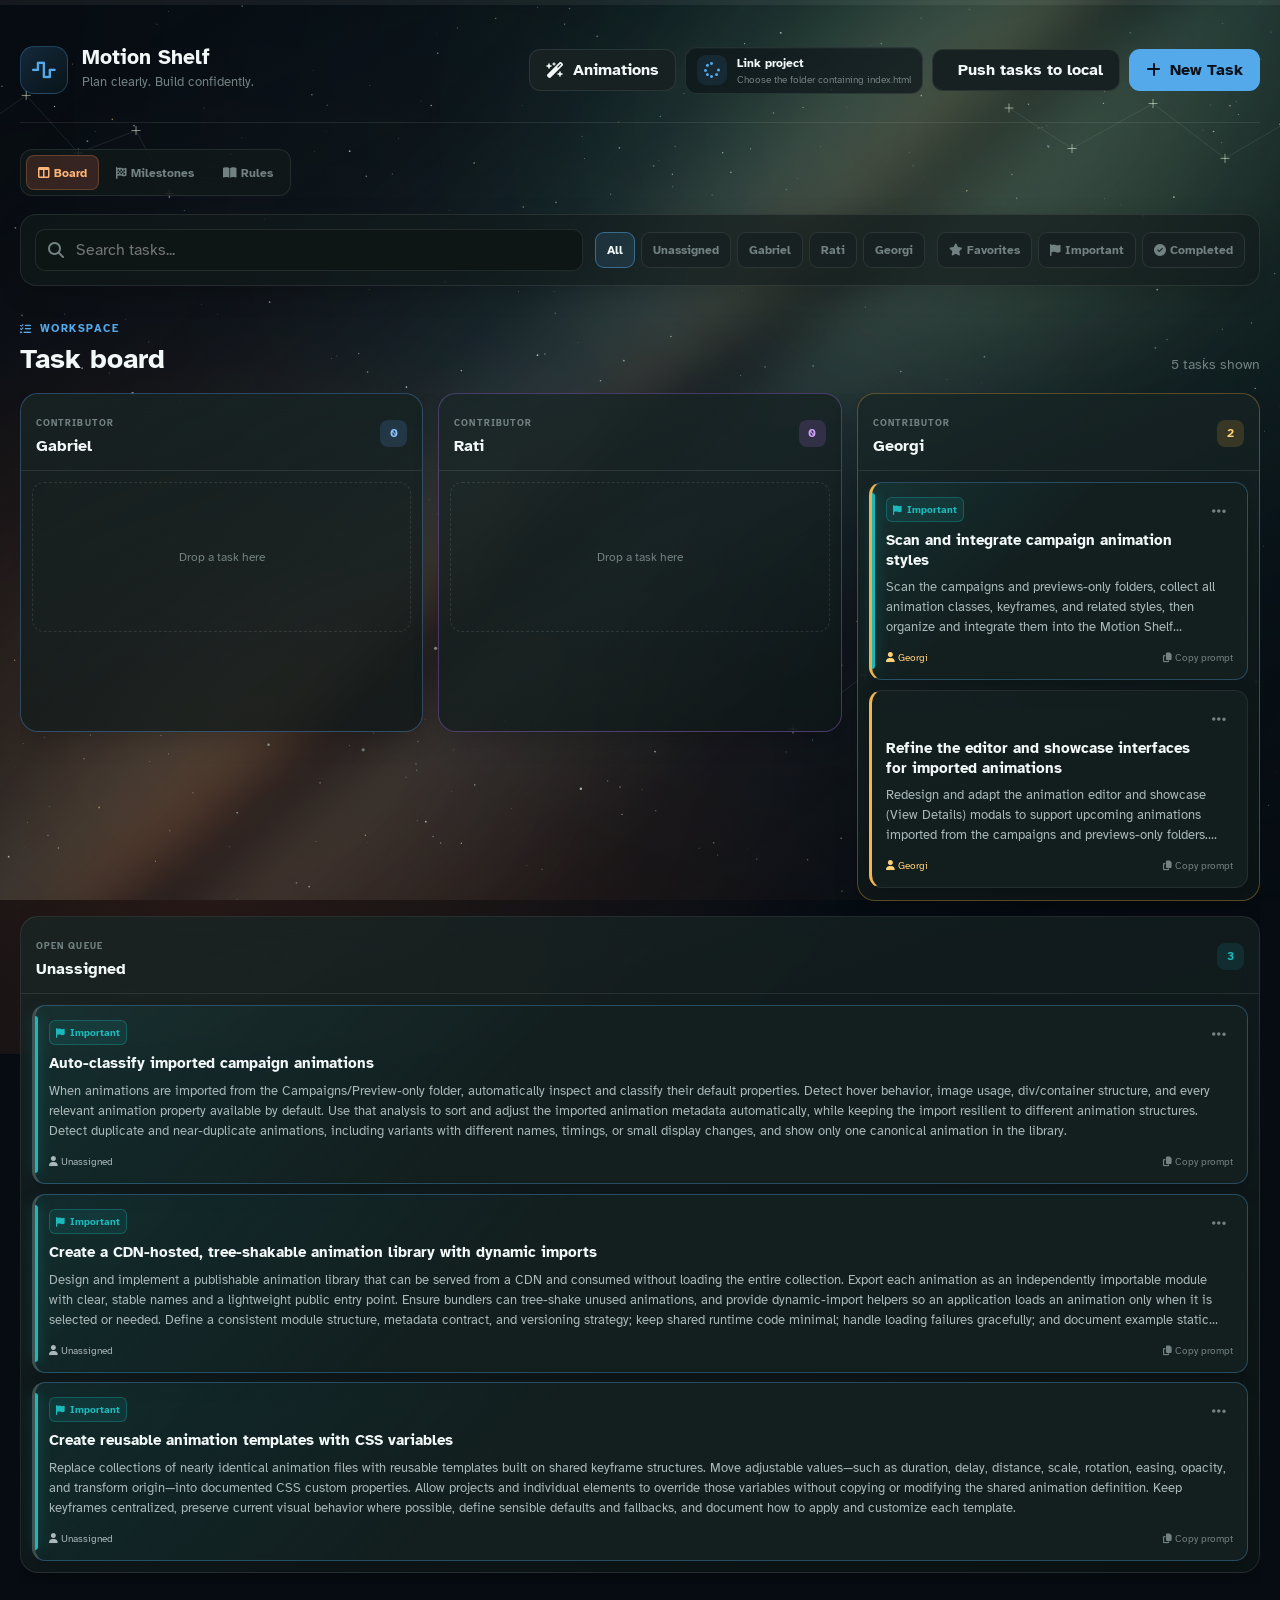
==== commit b160e0e8: "custom scrolls, tasks, removed unused code." ====
--- a/tasks.html
+++ b/tasks.html
@@ -21,6 +21,7 @@
     <link rel="stylesheet" href="./styles/task-sky.css" />
   </head>
   <body class="stargazing-page">
+    <div class="scroll-progress" aria-hidden="true"><span class="scroll-progress-fill" id="scrollProgressFill"></span></div>
     <div class="ambient-background" aria-hidden="true"><div class="ambient-morph ambient-morph-one"></div><div class="ambient-morph ambient-morph-two"></div><div class="ambient-sparks" id="ambientSparks"></div></div>
     <div class="app-shell">
       <header class="site-header">
@@ -50,5 +51,6 @@
     <div class="toast" id="taskToast" role="status"><i id="taskToastIcon" class="fa-solid fa-check"></i><span id="taskToastText"></span></div>
     <script type="module" src="./scripts/tasks.js"></script>
     <script type="module" src="./scripts/task-sky.js"></script>
+    <script type="module" src="./scripts/scroll-progress.js"></script>
   </body>
 </html>
--- a/styles/styles.css
+++ b/styles/styles.css
@@ -86,3 +86,91 @@
   background: var(--primary);
   color: var(--primary-text);
 }
+
+/* ==================================================
+   CUSTOM SCROLLBAR
+   The page-level (html/body) scrollbar is hidden outright -- the
+   scroll-progress bar below is the page's scroll indicator instead, so
+   there is no need for a right-edge bar too. Every OTHER scrollable
+   area (filters row, modals, task lanes, etc.) keeps a slim, solid
+   colored scrollbar; each page (library-atmosphere.css, task-sky.css)
+   recolors those to match its own theme. No gradients/animation here:
+   a lot of real browser/OS combinations (notably macOS overlay
+   scrollbars) ignore anything on this pseudo-element beyond a flat
+   background-color, so that is all this relies on.
+   ================================================== */
+
+html,
+body {
+  scrollbar-width: none;
+}
+
+html::-webkit-scrollbar,
+body::-webkit-scrollbar {
+  display: none;
+}
+
+* {
+  scrollbar-width: thin;
+  scrollbar-color: var(--presence) rgba(10, 16, 16, 0.6);
+}
+
+*::-webkit-scrollbar {
+  width: 12px;
+  height: 12px;
+}
+
+*::-webkit-scrollbar-track {
+  background: rgba(10, 16, 16, 0.6);
+}
+
+*::-webkit-scrollbar-thumb {
+  background-color: var(--presence);
+  border-radius: 999px;
+}
+
+*::-webkit-scrollbar-thumb:hover {
+  background-color: var(--primary);
+}
+
+*::-webkit-scrollbar-corner {
+  background: transparent;
+}
+
+/* ==================================================
+   SCROLL PROGRESS
+   A glowing line pinned to the top of the viewport whose width tracks
+   scroll position (scripts/scroll-progress.js). No automatic/looping
+   animation -- it only moves because you scroll. Each page re-colors
+   .scroll-progress-fill to match its own theme.
+   ================================================== */
+
+.scroll-progress {
+  position: fixed;
+  top: 0;
+  left: 0;
+  right: 0;
+  height: 5px;
+  z-index: 999;
+
+  background: rgba(255, 255, 255, 0.06);
+
+  pointer-events: none;
+}
+
+.scroll-progress-fill {
+  position: relative;
+
+  display: block;
+  height: 100%;
+  width: 0%;
+
+  background-image: linear-gradient(90deg, var(--presence), var(--primary), var(--primary-strong));
+
+  box-shadow:
+    0 0 10px rgba(28, 184, 186, 0.75),
+    0 0 22px rgba(53, 117, 189, 0.45);
+
+  transition: width 80ms linear;
+}
+
--- a/styles/enhancements.css
+++ b/styles/enhancements.css
@@ -465,6 +465,23 @@
 
 .editor-modal {
   width: min(100%, 1060px);
+  overflow-anchor: none;
+}
+
+.editor-workspace {
+  display: block;
+}
+
+.editor-workspace .editor-live-section {
+  position: sticky;
+  z-index: 4;
+  top: 0;
+  margin-bottom: 20px;
+  overflow-anchor: none;
+}
+
+.editor-controls {
+  min-width: 0;
 }
 
 .editor-live-section,
@@ -521,6 +538,7 @@
 
 .editor-live-stage {
   position: relative;
+  height: 300px;
   min-height: 300px;
   display: grid;
   place-items: center;
@@ -536,9 +554,54 @@
     linear-gradient(135deg, #0b1418, #111622);
 }
 
-.editor-live-stage .safe-frame {
-  inset: 8%;
-}
+.editor-live-stage {
+  transition: height 180ms ease, min-height 180ms ease;
+}
+
+.editor-workspace .editor-live-section.is-sticky .editor-live-stage {
+  height: 150px;
+  min-height: 150px;
+}
+
+.editor-workspace .editor-live-parent {
+  position: absolute !important;
+  inset: 0 !important;
+  width: 100% !important;
+  height: 100% !important;
+  min-width: 0 !important;
+  min-height: 0 !important;
+  margin: 0 !important;
+  padding: 0 !important;
+  transform: none !important;
+  display: grid !important;
+  grid-template: minmax(0, 1fr) / minmax(0, 1fr) !important;
+  place-items: center !important;
+  align-self: stretch !important;
+  justify-self: stretch !important;
+  overflow: visible !important;
+}
+
+.editor-workspace #editorLiveImage {
+  position: static !important;
+  width: var(--preview-image-width, 120px) !important;
+  height: var(--preview-image-height, 80px) !important;
+  min-width: 0 !important;
+  min-height: 0 !important;
+  max-width: none !important;
+  max-height: none !important;
+  margin: 0 !important;
+  place-self: center !important;
+  object-fit: contain !important;
+  object-position: center !important;
+}
+
+.editor-workspace .editor-live-stage .safe-frame {
+  inset: 50% auto auto 50%;
+  width: calc(var(--preview-image-width, 120px) * 1.4);
+  height: calc(var(--preview-image-height, 80px) * 1.4);
+  transform: translate(-50%, -50%);
+}
+
 .editor-live-stage .safe-frame span {
   display: block;
   position: absolute;
@@ -566,6 +629,32 @@
   transform-origin: center;
 }
 
+.editor-preview-meta {
+  display: flex;
+  align-items: center;
+  justify-content: space-between;
+  gap: 10px;
+  margin-top: 12px;
+  color: var(--text-muted);
+  font-size: 10px;
+}
+
+.editor-preview-meta code {
+  min-width: 0;
+  overflow: hidden;
+  color: #8de3db;
+  font: 700 10px/1.2 "SFMono-Regular", Consolas, monospace;
+  text-overflow: ellipsis;
+  white-space: nowrap;
+}
+
+.editor-preview-meta span {
+  display: inline-flex;
+  align-items: center;
+  gap: 5px;
+  flex: 0 0 auto;
+}
+
 .animation-settings-grid {
   display: grid;
   grid-template-columns: repeat(4, minmax(0, 1fr));
@@ -591,6 +680,108 @@
   margin-top: 16px;
   padding-top: 16px;
   border-top: 1px solid var(--border);
+}
+
+.easing-library {
+  margin-top: 18px;
+  border: 1px solid var(--border);
+  border-radius: 14px;
+  background: #0d171b;
+}
+.easing-library summary {
+  padding: 14px;
+  cursor: pointer;
+  color: var(--text-soft);
+  font-size: 13px;
+  font-weight: 700;
+}
+.easing-library summary span {
+  margin-left: 8px;
+  color: var(--text-muted);
+  font-size: 10px;
+  font-weight: 400;
+}
+.easing-library-grid {
+  display: grid;
+  grid-template-columns: repeat(auto-fit, minmax(min(100%, 240px), 1fr));
+  gap: 16px;
+  max-height: 350px;
+  overflow-y: auto;
+  overscroll-behavior: contain;
+  padding: 4px 14px 16px;
+  scrollbar-width: thin;
+}
+.easing-direction {
+  margin-top: 12px;
+  display: flex;
+  flex-wrap: wrap;
+  align-items: center;
+  gap: 6px;
+  padding: 0 14px 16px;
+}
+.easing-direction > span {
+  margin-right: 8px;
+  color: var(--text-soft);
+  font-size: 12px;
+  font-weight: 700;
+}
+.easing-direction button {
+  min-height: 36px;
+  padding: 0 16px;
+  border: 1px solid var(--border);
+  border-radius: 8px;
+  background: #111f24;
+  color: var(--text-soft);
+  cursor: pointer;
+}
+.easing-direction button[aria-pressed="true"] {
+  border-color: #63e6be;
+  background: #17382f;
+  color: #b5ffe6;
+}
+.easing-direction button:hover:not(:disabled) { border-color: #63e6be; }
+.easing-direction button:focus-visible { outline: 2px solid var(--primary); outline-offset: 2px; }
+.easing-direction button:disabled { opacity: 0.4; cursor: default; }
+.easing-direction small { flex-basis: 100%; color: var(--text-muted); font-size: 11px; margin-top: 3px; }
+.easing-family { min-width: 0; }
+.easing-family h4 {
+  margin: 0 0 8px;
+  color: var(--text-muted);
+  font-size: 11px;
+  font-weight: 700;
+}
+.easing-family > div {
+  display: grid;
+  grid-template-columns: repeat(3, minmax(0, 1fr));
+  gap: 6px;
+}
+.easing-family button {
+  min-width: 0;
+  display: grid;
+  gap: 5px;
+  padding: 9px 6px;
+  border: 1px solid var(--border);
+  border-radius: 9px;
+  background: #111f24;
+  color: var(--text-soft);
+  cursor: pointer;
+  transition: border-color 150ms ease, background 150ms ease;
+}
+.easing-family button svg { width: 100%; height: 32px; }
+.easing-family button path { fill: none; stroke: #8de3db; stroke-width: 2; }
+.easing-family button span { font-size: 10px; overflow-wrap: anywhere; }
+.easing-family button:hover { background: #193038; border-color: var(--border-strong); }
+.easing-family button[aria-pressed="true"] { background: #17382f; border-color: #63e6be; color: #b5ffe6; }
+.easing-family button:focus-visible, .easing-library summary:focus-visible {
+  outline: 2px solid var(--primary);
+  outline-offset: 2px;
+}
+.bezier-editor.is-sampled .bezier-handle,
+.bezier-editor.is-sampled .bezier-guide,
+.bezier-editor.is-sampled .bezier-inputs { display: none; }
+
+@media (prefers-reduced-motion: reduce) {
+  .easing-family button { transition: none; }
 }
 
 .bezier-graph {
@@ -810,7 +1001,12 @@
     flex: 1;
   }
   .editor-live-stage {
+    height: 240px;
     min-height: 240px;
+  }
+  .editor-workspace .editor-live-section.is-sticky .editor-live-stage {
+    height: 120px;
+    min-height: 120px;
   }
   .editor-live-parent {
     width: 74%;
--- a/styles/tasks.css
+++ b/styles/tasks.css
@@ -7,7 +7,7 @@
 .task-search { min-width: min(100%, 270px); flex: 1 1 290px; display: flex; align-items: center; gap: 10px; padding: 0 12px; height: 42px; border: 1px solid var(--border); border-radius: 10px; background: #0d1515; color: var(--text-muted); }
 .task-search:focus-within { border-color: rgba(84, 169, 234, .55); box-shadow: 0 0 0 3px rgba(84, 169, 234, .1); }
 .task-search input { width: 100%; border: 0; outline: 0; background: transparent; color: var(--text); }
-.task-filters, .task-toggle-group { display: flex; gap: 6px; flex-wrap: wrap; }
+.task-filters, .task-toggle-group { display: flex; gap: 6px; flex-wrap: wrap; scrollbar-width: thin; scrollbar-color: #99b9a6 rgba(6, 12, 18, 0.65); }.task-filters::-webkit-scrollbar, .task-toggle-group::-webkit-scrollbar { height: 8px; }.task-filters::-webkit-scrollbar-track, .task-toggle-group::-webkit-scrollbar-track { background: rgba(6, 12, 18, 0.65); }.task-filters::-webkit-scrollbar-thumb, .task-toggle-group::-webkit-scrollbar-thumb { background-color: #99b9a6; border-radius: 999px; }.task-filters::-webkit-scrollbar-thumb:hover, .task-toggle-group::-webkit-scrollbar-thumb:hover { background-color: #d8ae79; }
 .task-filter, .task-toggle { min-height: 36px; padding: 0 11px; border: 1px solid var(--border); border-radius: 9px; background: var(--surface-2); color: var(--text-muted); font-size: 12px; font-weight: 700; transition: transform var(--transition), background var(--transition), color var(--transition), border-color var(--transition); }
 .task-filter:hover, .task-toggle:hover, .task-filter.active, .task-toggle.active { color: var(--text); border-color: rgba(84, 169, 234, .48); background: rgba(84, 169, 234, .13); }
 .task-toggle.active { color: var(--primary); }
@@ -19,7 +19,7 @@
 .task-lane-header { display: flex; align-items: center; justify-content: space-between; padding: 15px 15px 12px; border-bottom: 1px solid var(--border); }
 .task-lane-header h3 { margin: 1px 0 0; font-size: 16px; }.task-lane-eyebrow { color: var(--text-muted); font-size: 9px; font-weight: 700; letter-spacing: .12em; }.task-lane-count { display: grid; width: 27px; height: 27px; place-items: center; border-radius: 8px; background: var(--presence-soft); color: var(--presence); font-size: 12px; font-weight: 700; }
 .task-lane-dropzone { display: grid; align-items: start; gap: 10px; min-height: 260px; padding: 11px; }.task-lane[data-lane="unassigned"] .task-lane-dropzone { grid-template-columns: 1fr; }.task-lane-empty { display: grid; grid-column: 1 / -1; min-height: 150px; place-items: center; border: 1px dashed rgba(255,255,255,.1); border-radius: 12px; color: var(--text-muted); font-size: 12px; }
-.task-card { position: relative; z-index: 0; padding: 14px; border: 1px solid rgba(255,255,255,.08); border-radius: 13px; background: rgba(20, 32, 32, .86); box-shadow: 0 8px 22px rgba(0,0,0,.16); cursor: grab; transition: transform 170ms ease, box-shadow 170ms ease, border-color 170ms ease, opacity 170ms ease; animation: task-card-in 300ms ease both; }.task-card.is-menu-open { z-index: 20; }
+.task-card { position: relative; z-index: 0; padding: 14px; border: 1px solid rgba(255,255,255,.08); border-radius: 13px; background: rgba(20, 32, 32, .86); box-shadow: 0 8px 22px rgba(0,0,0,.16); cursor: grab; transition: transform 170ms ease, box-shadow 170ms ease, border-color 170ms ease, opacity 170ms ease; animation: task-card-in 300ms ease both; }.task-card.is-menu-open { z-index: 20; }.task-card.task-card--static { animation: none; }
 .task-board.is-initialized .task-lane, .task-board.is-initialized .task-card { animation: none; }
 .task-card:hover { border-color: rgba(84,169,234,.32); box-shadow: 0 14px 32px rgba(0,0,0,.24); transform: translateY(-2px); }.task-card:active { cursor: grabbing; }.task-card.is-dragging { opacity: .44; transform: rotate(1deg) scale(1.025); box-shadow: 0 22px 48px rgba(0,0,0,.4); }
 .task-card.is-important { border-color: rgba(84,169,234,.33); background: linear-gradient(135deg, rgba(28,184,186,.1), rgba(20,32,32,.9) 40%); }.task-card.is-important::before { position: absolute; top: 10px; bottom: 10px; left: 0; width: 3px; border-radius: 0 4px 4px 0; background: var(--presence); content: ""; box-shadow: 0 0 14px rgba(28,184,186,.55); }.task-card.is-completed { opacity: .63; }.task-card.is-completed h4, .task-card.is-completed p { text-decoration: line-through; }
--- a/styles/task-sky.css
+++ b/styles/task-sky.css
@@ -81,3 +81,41 @@
   .stargazing-page .ambient-spark { opacity: .45; }
   .sky-meteor { display: none; }
 }
+
+/* ==================================================
+   SCROLLBAR + SCROLL PROGRESS THEME (tasks page)
+   Petrol darkness, copper dust, pale jade starlight, matching the
+   observatory atmosphere above.
+   ================================================== */
+
+body.stargazing-page {
+  /* Flat colors pulled straight from this page's own petrol/copper/jade
+     observatory atmosphere (see the palette above) -- solid, so it
+     survives browsers and OS scrollbar modes that ignore gradients on
+     this element. scrollbar-color is inherited, so this alone covers
+     every scrollable descendant in Firefox. */
+  scrollbar-color: #99b9a6 rgba(6, 12, 18, 0.65);
+}
+
+/* ::-webkit-scrollbar-* is NOT inherited -- each scrollable element (the
+   board lanes, milestones, modals, etc.) needs its own match, not just
+   body's own scrollbar. */
+body.stargazing-page *::-webkit-scrollbar-track {
+  background: rgba(6, 12, 18, 0.65);
+}
+
+body.stargazing-page *::-webkit-scrollbar-thumb {
+  background-color: #99b9a6;
+}
+
+body.stargazing-page *::-webkit-scrollbar-thumb:hover {
+  background-color: #d8ae79;
+}
+
+body.stargazing-page .scroll-progress-fill {
+  background-image: linear-gradient(90deg, #38766a, #99b9a6, #d8ae79, #99b9a6, #38766a);
+  box-shadow:
+    0 0 10px rgba(216, 174, 121, 0.6),
+    0 0 24px rgba(237, 251, 220, 0.45);
+}
+
